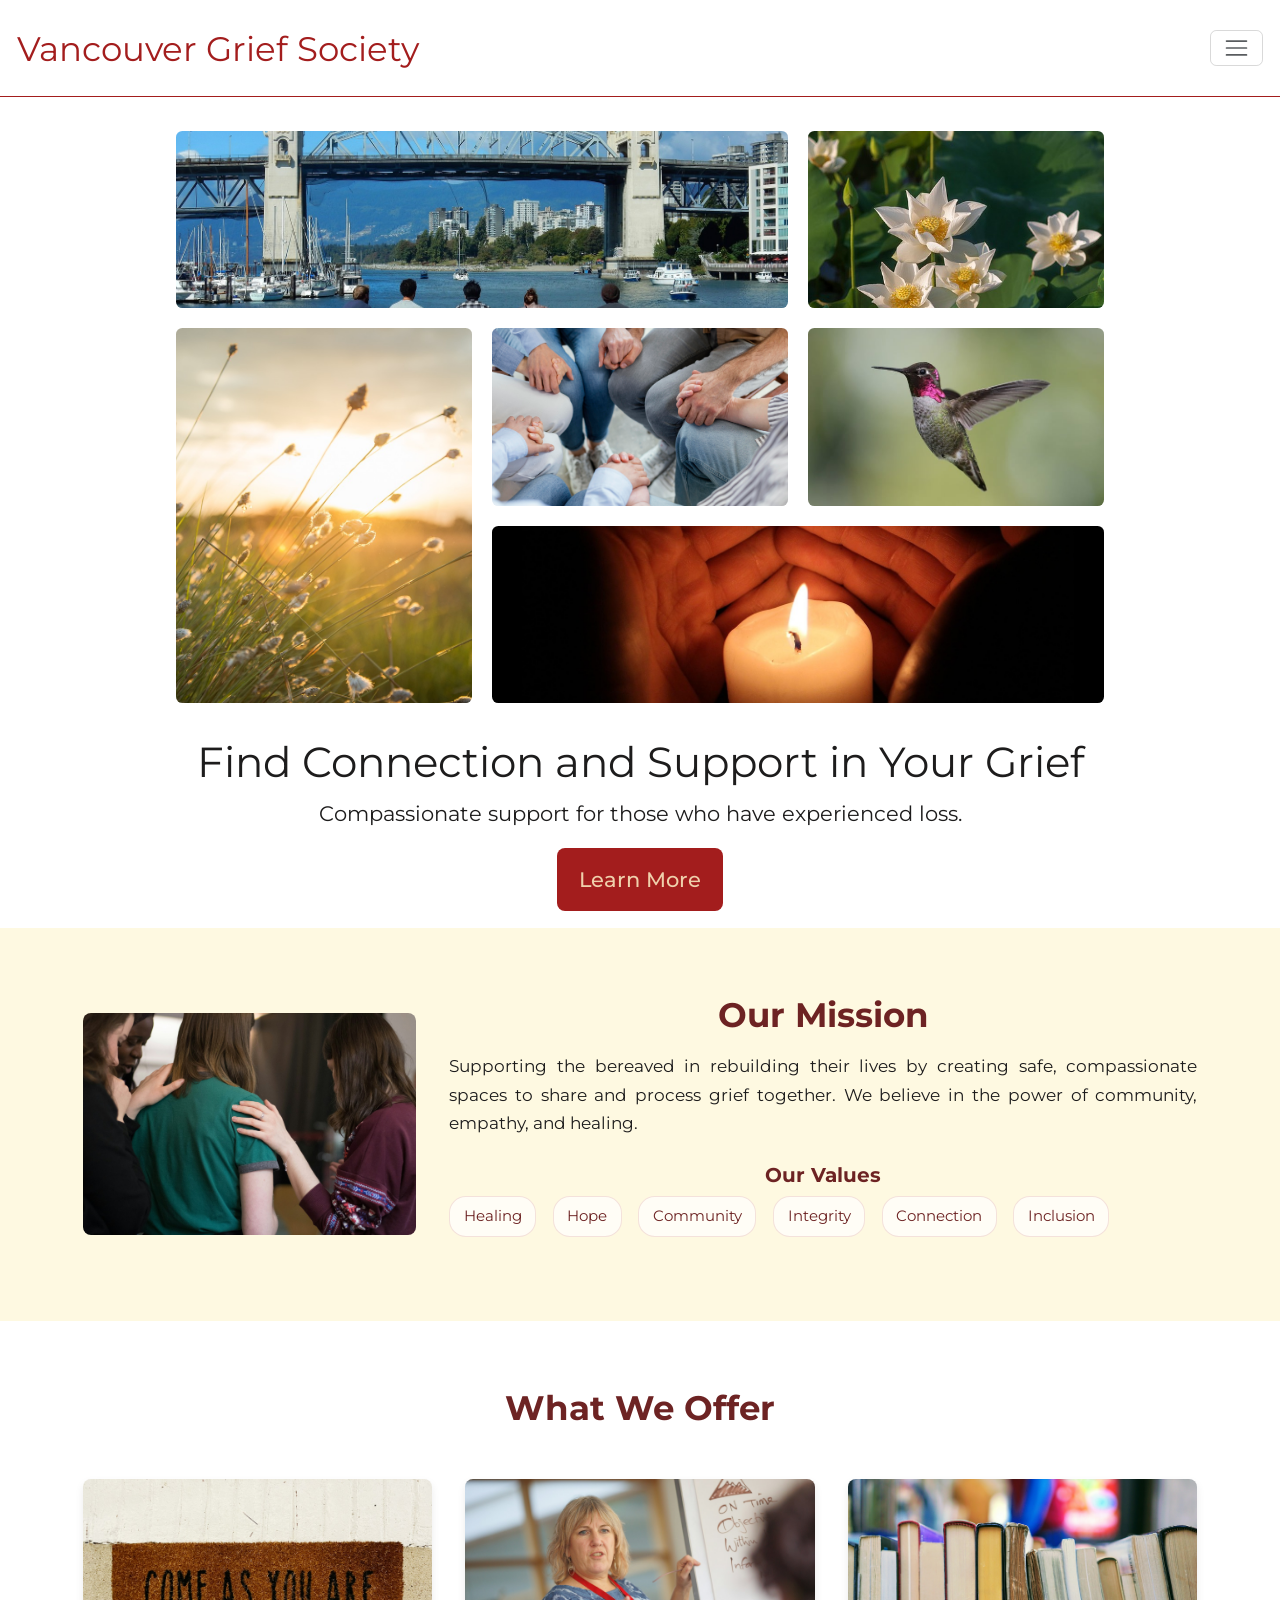
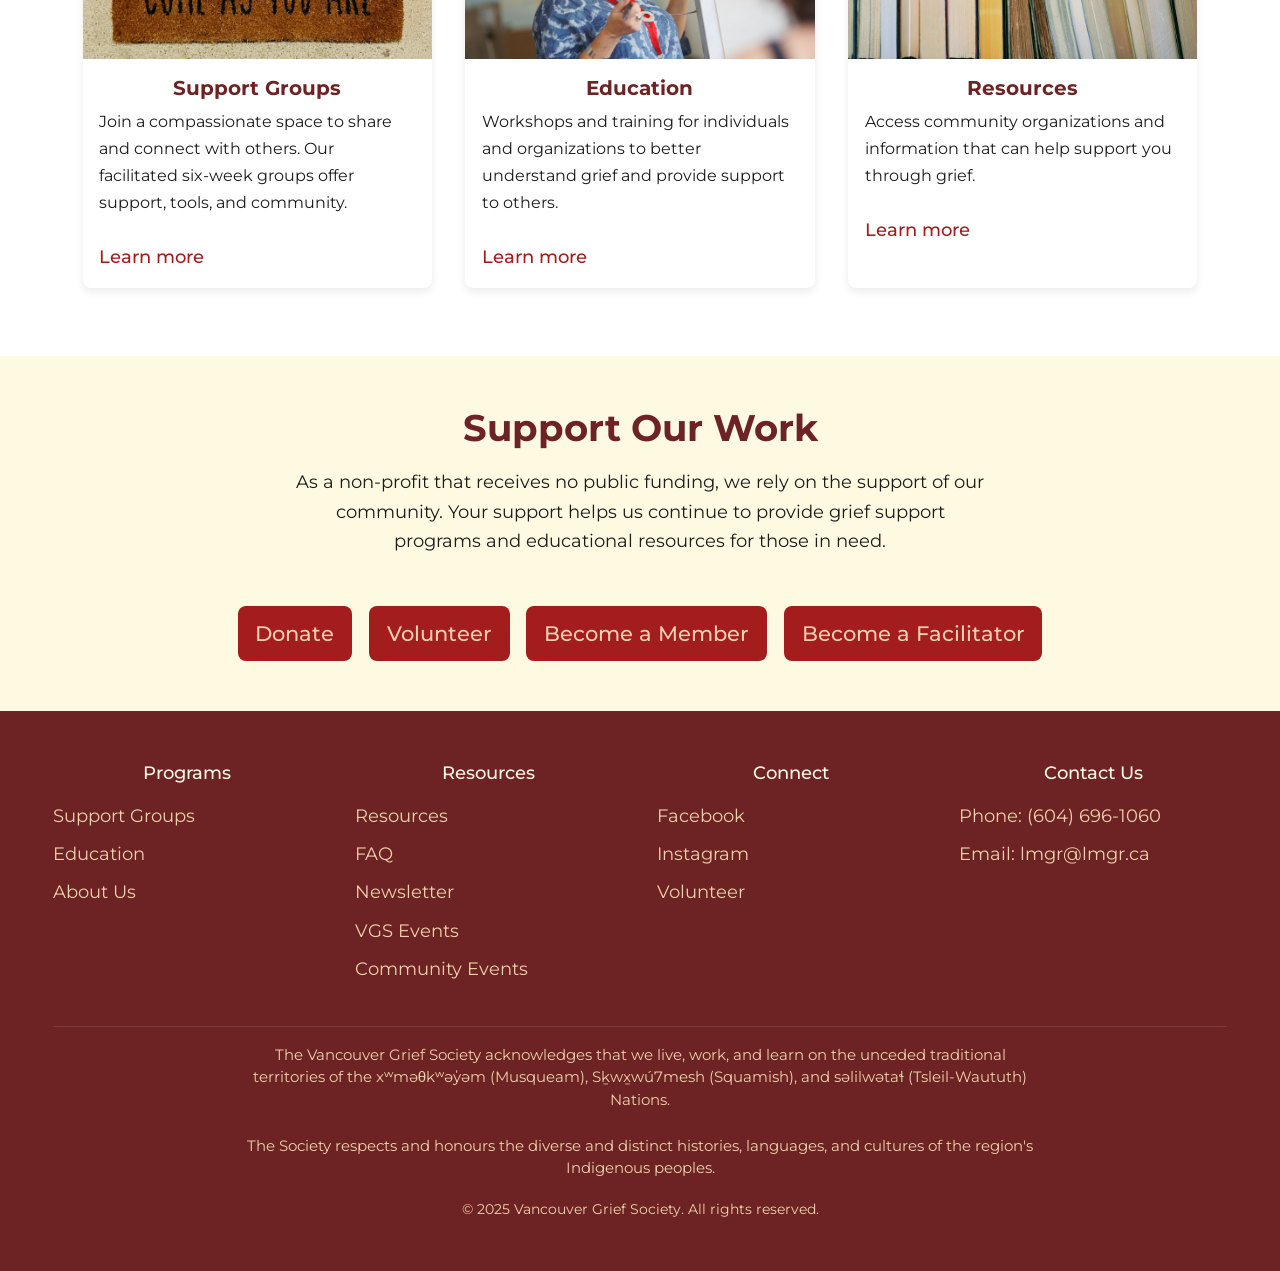
==== index.html @ f7c7e22c "bench image added" ====
<!DOCTYPE html>
<html lang="en">

<head>
  <meta charset="UTF-8" />
  <meta name="viewport" content="width=device-width, initial-scale=1.0" />
  <title>Vancouver Grief Society</title>
  <link href="https://cdn.jsdelivr.net/npm/bootstrap@5.3.3/dist/css/bootstrap.min.css" rel="stylesheet">
  <link rel="preconnect" href="https://fonts.googleapis.com">
  <link rel="preconnect" href="https://fonts.gstatic.com" crossorigin>
  <link
    href="https://fonts.googleapis.com/css2?family=Montserrat:wght@300;400;500;600;700&family=Lora:ital,wght@0,400;0,500;0,600;1,400&display=swap"
    rel="stylesheet">
  <link rel="stylesheet" href="base.css">
  <link rel="stylesheet" href="navbar.css">
  <link rel="stylesheet" href="hero.css">
  <link rel="stylesheet" href="mission.css">
  <link rel="stylesheet" href="offer.css">
  <link rel="stylesheet" href="testimonial.css">
  <link rel="stylesheet" href="generalSection.css">
  <link rel="stylesheet" href="footer.css">
</head>

<body>
  <header class="site-header">
    <nav class="navbar navbar-expand-xxl">
      <div class="container">
        <a class="navbar-brand" href="index.html">Vancouver Grief Society</a>
        <button class="navbar-toggler" type="button" data-bs-toggle="collapse" data-bs-target="#navbarNav"
          aria-controls="navbarNav" aria-expanded="false" aria-label="Toggle navigation">
          <span class="navbar-toggler-icon"></span>
        </button>
        <div class="collapse navbar-collapse" id="navbarNav">
          <ul class="navbar-nav ms-auto gap-2">
            <li class="nav-item"><a class="nav-link btn-nav selected" href="index.html">Home</a></li>
            <li class="nav-item dropdown">
              <a class="nav-link btn-nav dropdown-toggle" href="#" id="eventsDropdown" role="button"
                data-bs-toggle="dropdown" aria-expanded="false">
                What we offer
              </a>
              <ul class="dropdown-menu" aria-labelledby="eventsDropdown">
                <li><a class="dropdown-item" href="supportGroups.html">Support Groups</a></li>
                <li><a class="dropdown-item" href="education.html">Education</a></li>
                <li><a class="dropdown-item" href="resources.html">Resources</a></li>
              </ul>
            </li>
            <li class="nav-item"><a class="nav-link btn-nav" href="faq.html">FAQ</a></li>
            <li class="nav-item"><a class="nav-link btn-nav" href="about.html">About Us</a></li>
            <!-- <li class="nav-item"><a class="nav-link btn-nav" href="supportGroups.html">Support Groups</a></li> 
            <li class="nav-item"><a class="nav-link btn-nav" href="education.html">Education</a></li>
            <li class="nav-item"><a class="nav-link btn-nav" href="resources.html">Resources</a></li>
              -->
            <li class="nav-item"><a class="nav-link btn-nav" href="#footer">Contact</a></li>
          </ul>
        </div>
      </div>
    </nav>
  </header>

  <section>
    <div class="v-space"></div>
    <div class="v-space"></div>
    <div class="hero-grid container-fluid px-2">
      <div class="grid-item wide keep">
        <img src="images/hero/image_8.jpg" alt="Community gathering">
      </div>
      <div class="grid-item">
        <img src="images/hero/image_2.png" alt="Counsellor">
      </div>
      <div class="grid-item tall">
        <img src="images/hero/image_3.png" alt="Workshop">
      </div>
      <div class="grid-item">
        <img src="images/hero/close-up-people-holding-hands.jpg" alt="Nature walk">
      </div>
      <div class="grid-item">
        <img src="images/hero/image_7.jpg" alt="Candles">
      </div>
      <div class="grid-item wide">
        <img src="images/hero/image_1.png" alt="Grief support group">
      </div>
    </div>
    <div class="center-content">
      <div class="hero-text">
        <h1>Find Connection and Support in Your Grief</h1>
        <p>Compassionate support for those who have experienced loss.</p>
        <a href="supportGroups.html" class="btn-hero">Learn More</a>
      </div>
    </div>
  </section>

  <section class="mission-section">
    <div class="container mission-container">
      <div class="mission-image">
        <img src="images/home/our-mission-rosie-sun.jpg" alt="Women in a support circle">
      </div>
      <div class="mission-content">
        <h2>Our Mission</h2>
        <p>
          Supporting the bereaved in rebuilding their lives by creating safe, compassionate spaces to share
          and process grief together. We believe in the power of community, empathy, and healing.
        </p>
        <h3>Our Values</h3>
        <ul class="values-list">
          <li>Healing</li>
          <li>Hope</li>
          <li>Community</li>
          <li>Integrity</li>
          <li>Connection</li>
          <li>Inclusion</li>
        </ul>
      </div>
    </div>
  </section>

  <section class="what-we-offer">
    <div class="container">
      <div class="section-header">
        <h2>What We Offer</h2>
      </div>

      <div class="offer-grid">
        <div class="offer-card">
          <img src="images/home/support-groups-jon-tyson.jpg" alt="Welcome mat reading Come As You Are">
          <div class="offer-content">
            <h3>Support Groups</h3>
            <p>Join a compassionate space to share and connect with others. Our facilitated six-week groups offer
              support, tools, and community.</p>
            <a href="supportGroups.html" class="learn-link">Learn more</a>
          </div>
        </div>

        <div class="offer-card">
          <img src="images/home/education-centre-for-ageing-better.jpg" alt="Instructor in front of a classroom">
          <div class="offer-content">
            <h3>Education</h3>
            <p>Workshops and training for individuals and organizations to better understand grief and provide support
              to others.</p>
            <a href="education.html" class="learn-link">Learn more</a>
          </div>
        </div>

        <div class="offer-card">
          <img src="images/home/resources-tom-hermans.jpg" alt="Worn books on a shelf">
          <div class="offer-content">
            <h3>Resources</h3>
            <p>Access community organizations and information that can help support you through grief.</p>
            <a href="resources.html" class="learn-link">Learn more</a>
          </div>
        </div>
      </div>
    </div>
  </section>

  <section class="general-section color-2">
    <div class="container">
      <h2>Support Our Work</h2>
      <p>
        As a non-profit that receives no public funding, we rely on the support of our community. Your support helps us
        continue to provide grief support programs and educational resources for those in need.
      </p>
      <div class="links">
        <a href="https://forms.gle/PBLocq9SE84tPvTj7">Donate</a>
        <a href="https://forms.gle/aaV5SkNqMmpXe4eQ7">Volunteer</a>
        <a href="mailto:lmgr@lmgr.ca?subject=Membership%20Inquiry">Become a Member</a>
        <a href="education.html#grief-education-workshop">Become a Facilitator</a>
      </div>
    </div>
  </section>

  <footer id="footer" class="site-footer">
    <div class="container footer-container">
      <div class="footer-grid">
        <div class="footer-column">
          <h3>Programs</h3>
          <ul>
            <li><a href="supportGroups.html">Support Groups</a></li>
            <li><a href="education.html">Education</a></li>
            <li><a href="about.html">About Us</a></li>
          </ul>
        </div>

        <div class="footer-column">
          <h3>Resources</h3>
          <ul>
            <li><a href="resources.html">Resources</a></li>
            <li><a href="faq.html">FAQ</a></li>
            <li><a href="https://forms.gle/5CZ8idRxc71DqHw28">Newsletter</a></li>
            <li><a href="VGSEvents.html">VGS Events</a></li>
            <li><a href="communityEvents.html">Community Events</a></li>
          </ul>
        </div>

        <div class="footer-column">
          <h3>Connect</h3>
          <ul>
            <li><a href="#">Facebook</a></li>
            <li><a href="#">Instagram</a></li>
            <li><a href="https://forms.gle/aaV5SkNqMmpXe4eQ7">Volunteer</a></li>
          </ul>
        </div>

        <div class="footer-column">
          <h3>Contact Us</h3>
          <ul>
            <li>Phone: (604) 696-1060</li>
            <li>Email: lmgr@lmgr.ca</li>
          </ul>
        </div>
      </div>

      <div class="footer-bottom">
        <p class="acknowledgement">
          The Vancouver Grief Society acknowledges that we live, work, and learn on the unceded traditional territories
          of the
          xʷməθkʷəy̓əm (Musqueam), Sḵwx̱wú7mesh (Squamish), and səlilwətaɬ (Tsleil-Waututh) Nations.
          <br><br>
          The Society respects and honours the diverse and distinct histories, languages, and cultures of the region's
          Indigenous peoples.
        </p>
        <p class="copyright">
          © 2025 Vancouver Grief Society. All rights reserved.
        </p>
      </div>
    </div>
  </footer>

  <script src="https://cdn.jsdelivr.net/npm/bootstrap@5.3.3/dist/js/bootstrap.bundle.min.js"></script>
  <script src="navbar.js"></script>
</body>

</html>
---- base.css ----
/* CSS Reset and Base Styles */
* {
    margin: 0;
    padding: 0;
    box-sizing: border-box;
    font-family: 'Montserrat', sans-serif;
    font-size: 1.05rem;
}

:root {
    --primary-color: #A31D1D;
    --secondary-color: #FEF9E1;
    --accent-color: #6D2323;
    --text-color: #1d1c1c;
    --light-text: #EFD0AC;
    --background: #ffffff;
    --dark-bg: #6D2323;
}

body {
    line-height: 1.7;
    color: var(--text-color);
    background-color: var(--background);
    overflow-x: hidden;
}

h1,
h2,
h3,
h4,
h5,
h6 {
    text-align: center;
}

a {
    text-decoration: none;
}

img {
    max-width: 100%;
}

.v-space {
    height: 1rem;
    width: 100%;
}
---- navbar.css ----
.site-header {
    position: sticky;
    top: 0px;
    left: 0px;
    z-index: 10;
    background-color: var(--background);
    border-bottom: 1px solid var(--primary-color);
}

.navbar {
    padding: 0.85rem 0;
}

.navbar .container {
    max-width: 1400px;
    padding-left: 1rem;
    padding-right: 1rem;
}

.navbar-brand {
    color: var(--primary-color);
    font-weight: 400;
    font-size: 2rem;
    text-decoration: none;
    display: flex;
    flex-direction: row;
    transition: font-size 50ms ease-in-out;
    flex: 0 1 auto;
    margin-right: 1rem;
}

.navbar-brand:hover {
    color: var(--accent-color);
}

.navbar-nav {
    flex: 1;
    justify-content: flex-end;
    flex-wrap: wrap;
    row-gap: 0.35rem;
}

.btn-nav {
    padding: 0.35rem 0.65rem;
    border-radius: 8px;
    text-decoration: none;
    font-size: 1rem;
    color: var(--text-color);
    border: 1px solid transparent;
    transition:
        background-color 0.2s ease,
        border-color 0.2s ease;
    text-wrap: nowrap;
    white-space: nowrap;
    /* Prevent text wrapping */
}

.btn-nav:hover,
.btn-nav.selected {
    color: var(--background);
    background-color: var(--primary-color);
}

.dropdown-menu {
    border-radius: 8px;
    background-color: var(--background);
    border: 1px solid var(--primary-color);
    padding: 0.3rem 0;
    min-width: 10rem;
}

.dropdown-item {
    color: var(--text-color);
    padding: 0.4rem 1rem;
    transition: background-color 0.2s ease;
}

.dropdown-item:hover {
    color: var(--background);
    background-color: var(--primary-color);
}

/* Responsive adjustments */
@media (max-width: 991.98px) {
    .navbar-brand {
        font-size: 1.45rem;
    }

    .navbar-collapse {
        padding-top: 0.75rem;
    }

    .navbar-nav {
        align-items: flex-start;
    }

    .btn-nav {
        padding-left: 0;
        padding-right: 0;
    }
}
---- hero.css ----
.hero-grid {
  display: grid;
  grid-template-columns: repeat(3, 1fr);
  gap: 20px;
  max-width: 105vh;
  /* Increased from 70vh to 90vh */
  aspect-ratio: 1.65;
  /* Changed from 1 to make it slightly wider */
}

.grid-item {
  position: relative;
  overflow: hidden;
}

.grid-item img {
  width: 100%;
  height: 100%;
  object-fit: cover;
  display: block;
  border-radius: 0.375rem;
  /* matches the "rounded" property of bootstrap*/
}

.grid-item.wide {
  grid-column: span 2;
}

.grid-item.tall {
  grid-row: span 2;
}

.center-content {
    background-color: var(--background);
    color: var(--text-color);
    display: flex;
    align-items: center;
    justify-content: center;
    padding: 1rem;
    text-align: center;
}

.hero-text h1 {
  font-weight: 400;
  font-size: 2.7rem;
  margin-top: 1rem;
  font-size: 2.5rem;
}

.hero-text p {
    font-size: 1.25rem;
    margin-top: 0.5rem;
}

.btn-hero {
  display: inline-block;
  padding: 0.75rem 1.25rem;
  background-color: var(--primary-color);
  color: var(--light-text);
  text-decoration: none;
  border-radius: 8px;
  font-weight: 500;
  border: 1px solid transparent;
  font-size: 1.25rem;
  transition:
    background-color 0.2s ease,
    border-color 0.2s ease,
    color 0.2s ease,
    border-radius 150ms ease;
}

.btn-hero:hover {
  border-radius: 16px;
  background-color: transparent;
  border-color: var(--primary-color);
  color: var(--primary-color);
}

/* Responsive: stack into 1-column grid on extra small screens */
@media (max-width: 540px) {
  .hero-grid {
    grid-template-columns: 1fr;
    grid-auto-rows: auto;
  }

  .grid-item.wide,
  .grid-item.tall {
    grid-column: span 1;
    grid-row: span 1;
  }

  .hero-grid .grid-item:not(.keep) {
    display: none;
  }
}
---- mission.css ----
.mission-section {
    padding: 4rem 0;
    background-color: var(--secondary-color);
}

.mission-container {
    display: flex;
    flex-wrap: wrap;
    align-items: center;
    gap: 2rem;
}

.mission-image {
    flex: 1.35 1 0%;
    min-width: 0;
}

.mission-image img {
    width: 100%;
    max-width: none;
    height: auto;
    border-radius: 8px;
    display: block;
}

.mission-content {
    flex: 1 1 45%;
    min-width: 280px;
}

.mission-content h2 {
    font-size: 2rem;
    margin-bottom: 1rem;
    font-weight: bold;
    color: var(--accent-color);
}

.mission-content p {
    font-size: 1rem;
    margin-bottom: 1.5rem;
    color: var(--text-color);
    text-align: justify;
}

.mission-content h3 {
    margin-bottom: 0.5rem;
    font-size: 1.2rem;
    font-weight: bold;
    color: var(--accent-color);
}

.values-list {
    list-style: none;
    padding: 0;
    display: flex;
    flex-wrap: wrap;
    gap: 0.5rem 1rem;
}

.values-list li {
    background-color: rgba(255, 255, 255, 0.7);
    color: var(--accent-color);
    padding: 0.4rem 0.8rem;
    border-radius: 1rem;
    border: 1px solid rgba(163, 29, 29, 0.12);
    font-size: 0.9rem;
    cursor: default;
}

.values-list li:hover {
    background-color: rgba(255, 255, 255, 0.7);
}
/* Responsive */
@media (max-width: 768px) {
    .mission-container {
        flex-direction: column;
    }

    .mission-image img {
        max-width: 100%;
    }
}
---- offer.css ----
.what-we-offer {
  padding: 4rem 0;
  background-color: var(--background);
}

.section-header {
  text-align: center;
  margin-bottom: 3rem;
}

.section-header h2 {
  font-size: 2rem;
  font-weight: bold;
  color: var(--accent-color);
}

.section-header p {
  color: var(--text-color);
  font-size: 1rem;
}

.offer-grid {
  display: grid;
  grid-template-columns: repeat(auto-fit, minmax(250px, 1fr));
  gap: 2rem;
}

.offer-card {
  background-color: var(--background);
  border-radius: 8px;
  overflow: hidden;
  box-shadow: 0 4px 8px rgba(0, 0, 0, 0.08);
  display: flex;
  flex-direction: column;
  transition: transform 0.2s ease;
}

.offer-card:hover {
  transform: translateY(-2px);
}

.offer-card img {
  width: 100%;
  height: 180px;
  object-fit: cover;
  transition:
    width 250ms ease-in-out,
    height 1s ease-in-out;
}

.offer-card:hover img {
  width: 105%;
}

.offer-content {
  padding: 1rem;
  display: flex;
  flex-direction: column;
  gap: 0.5rem;
}

.offer-content h3 {
  margin: 0;
  font-weight: bold;
  color: var(--accent-color);
  font-size: 1.2rem;
}

.offer-content p {
  font-size: 0.95rem;
  color: var(--text-color);
}

.learn-link {
  margin-top: auto;
  text-decoration: none;
  color: var(--primary-color);
  font-weight: 500;
  transition: color 0.2s;
}

.learn-link:hover {
  color: var(--accent-color);
}
---- testimonial.css ----
.testimonials-section {
    padding: 4rem 0;
    background-color: var(--secondary-color);
}

.testimonial-grid {
    display: grid;
    grid-template-columns: repeat(auto-fit, minmax(280px, 1fr));
    gap: 2rem;
    margin-top: 2rem;
}

.testimonial-card {
    background-color: var(--background);
    border-radius: 8px;
    padding: 1.5rem;
    box-shadow: 0 4px 8px rgba(0, 0, 0, 0.08);
    display: flex;
    flex-direction: column;
    gap: 1rem;
}

.testimonial-text {
    font-style: italic;
    color: var(--text-color);
    line-height: 1.6;
}

.testimonial-author {
    font-weight: 500;
    color: var(--accent-color);
}
---- generalSection.css ----
.general-section .container {
    display: flex;
    flex-direction: column;
    justify-content: center;
    align-items: center;
    padding: 3rem 1rem;
}

.general-section .container .links {

    display: flex;
    gap: 1rem;
    flex-wrap: wrap;
    justify-content: center;
}

.general-section h2 {
    font-size: 2.2rem;
    font-weight: bold;
    text-align: center;
    margin-bottom: 1rem;
    color: var(--accent-color);
}

.general-section p {
    max-width: 700px;
    margin: 0 auto 3rem;
    text-align: center;
    font-size: 1.1rem;
    line-height: 1.6;
}

.remove-margin {
    margin: 0;
}

.add-margin {
    margin-top: 1 rem;
    margin-bottom: 1 rem;
}

.general-section a,
.general-section a:visited {
    margin: 0 auto;
    display: inline-block;
    padding: 0.50rem 1.00rem;
    background-color: var(--primary-color);
    color: var(--light-text);
    text-decoration: none;
    border-radius: 8px;
    font-weight: 500;
    border: 1px solid transparent;
    font-size: 1.25rem;
    transition:
        background-color 0.2s ease,
        border-color 0.2s ease,
        color 0.2s ease,
        border-radius 150ms ease;
}

.color-2 {
    background-color: var(--secondary-color);
}

.general-section a:hover {
    border-radius: 16px;
    background-color: transparent;
    border-color: var(--primary-color);
    color: var(--primary-color);
}

.general-section p a,
.general-section p a:visited {
    display: inline;
    margin: 0;
    padding: 0;
    background: none;
    border: 0;
    border-radius: 0;
    color: var(--primary-color);
    font-size: inherit;
    font-weight: 600;
}

.general-section p a:hover {
    background: none;
    border: 0;
    color: var(--accent-color);
}

.content-section .container {
    align-items: stretch;
}

.content-section h2 {
    text-align: center;
}

.content-section p {
    max-width: 900px;
    margin: 0 0 1.5rem;
    text-align: justify;
}

.content-section ul {
    max-width: 900px;
    padding-left: 1.25rem;
    margin: 0 0 2rem;
}

.content-section .links {
    justify-content: flex-start;
}

@media (max-width: 767.98px) {
    .content-section h2 {
        text-align: center;
    }

    .content-section .links {
        justify-content: center;
    }
}
---- footer.css ----
.site-footer {
    background-color: var(--dark-bg);
    color: var(--light-text);
    padding: 3rem 0 2rem;
    font-size: 0.95rem;
}

.footer-container {
    max-width: 1200px;
    margin: 0 auto;
}

.footer-grid {
    display: grid;
    grid-template-columns: repeat(auto-fit, minmax(220px, 1fr));
    gap: 2rem;
    margin-bottom: 2rem;
}

.footer-column h3 {
    margin-bottom: 1rem;
    font-size: 1.1rem;
    color: var(--secondary-color);
}

.footer-column ul {
    list-style: none;
    padding: 0;
    margin: 0;
}

.footer-column li {
    margin-bottom: 0.5rem;
}

.footer-column a {
    color: var(--light-text);
    text-decoration: none;
    transition: color 0.2s ease;
}

.footer-column a:hover {
    color: var(--secondary-color);
}

.footer-bottom {
    border-top: 1px solid rgba(255, 255, 255, 0.1);
    padding-top: 1rem;
    text-align: center;
}

.acknowledgement {
    margin-bottom: 1rem;
    font-size: 0.9rem;
    color: var(--light-text);
    max-width: 800px;
    margin-inline: auto;
    line-height: 1.5;
}

.copyright {
    color: var(--light-text);
    font-size: 0.85rem;
}
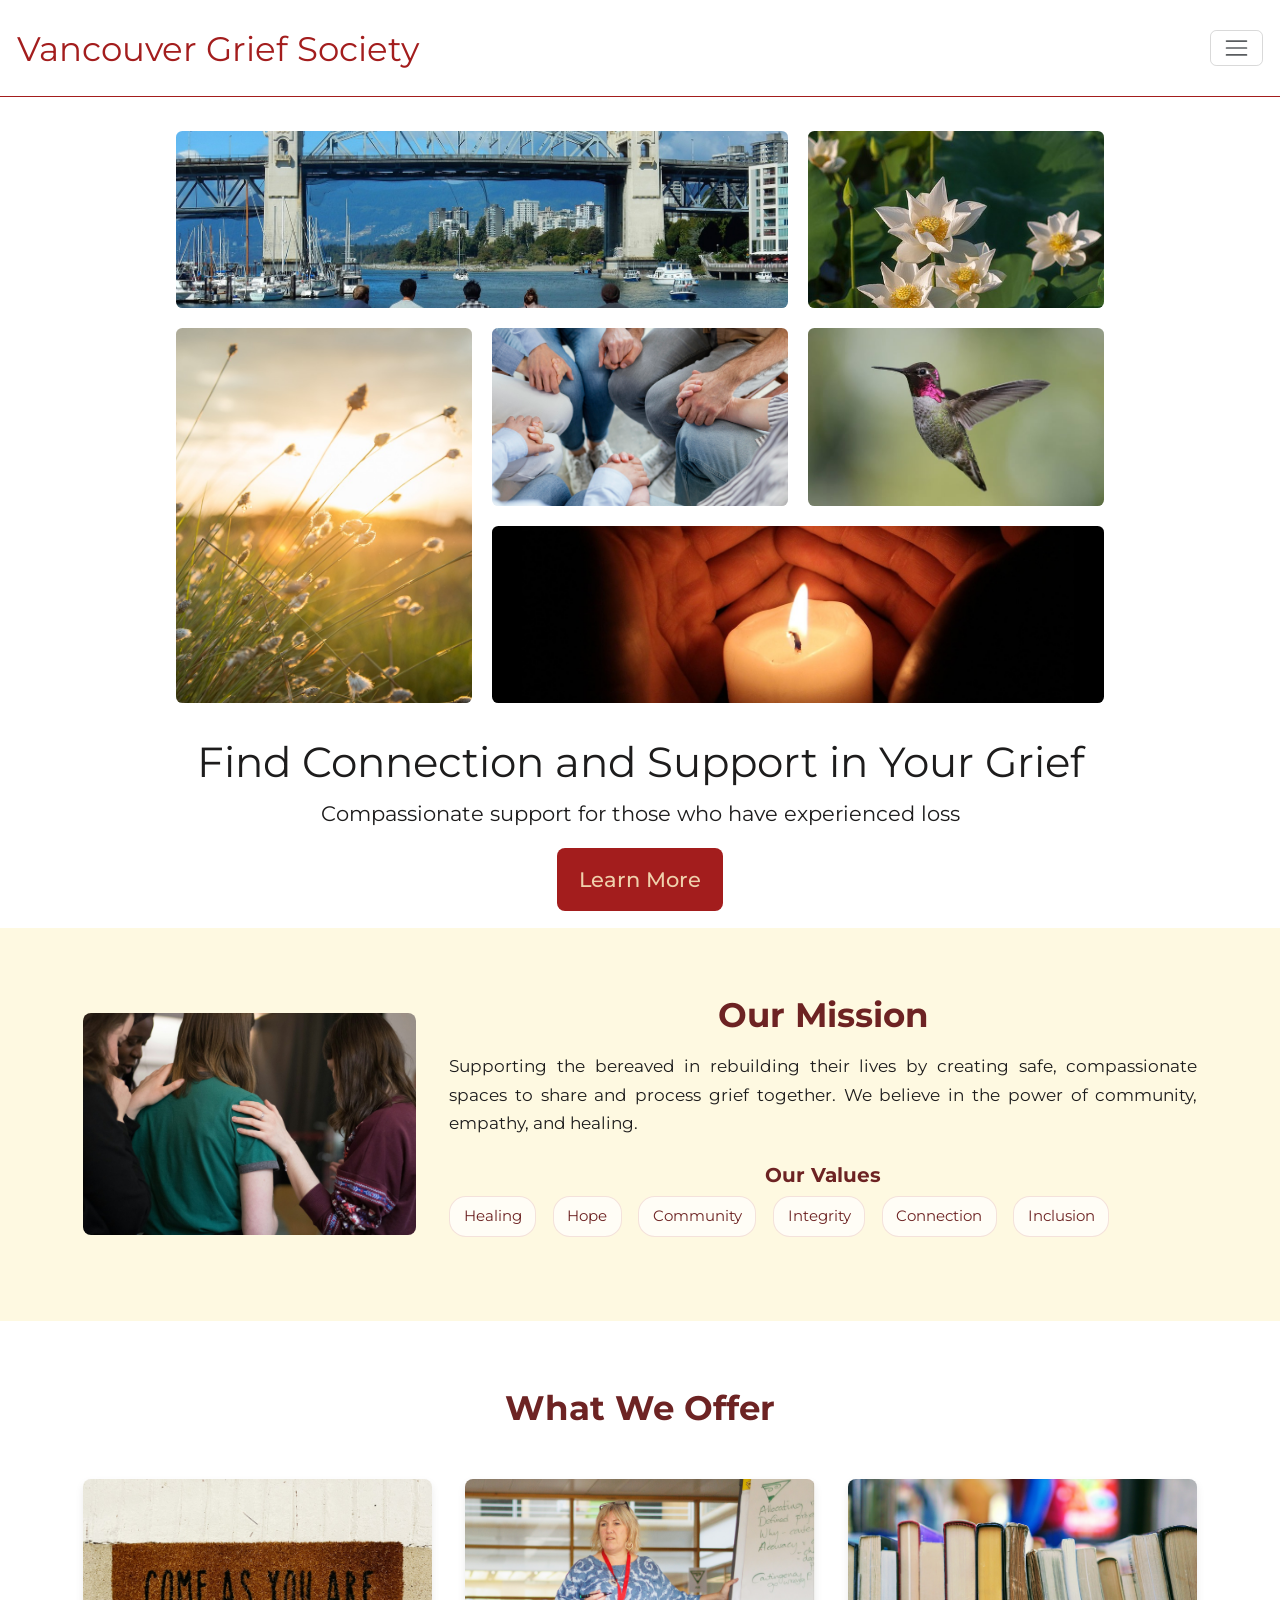
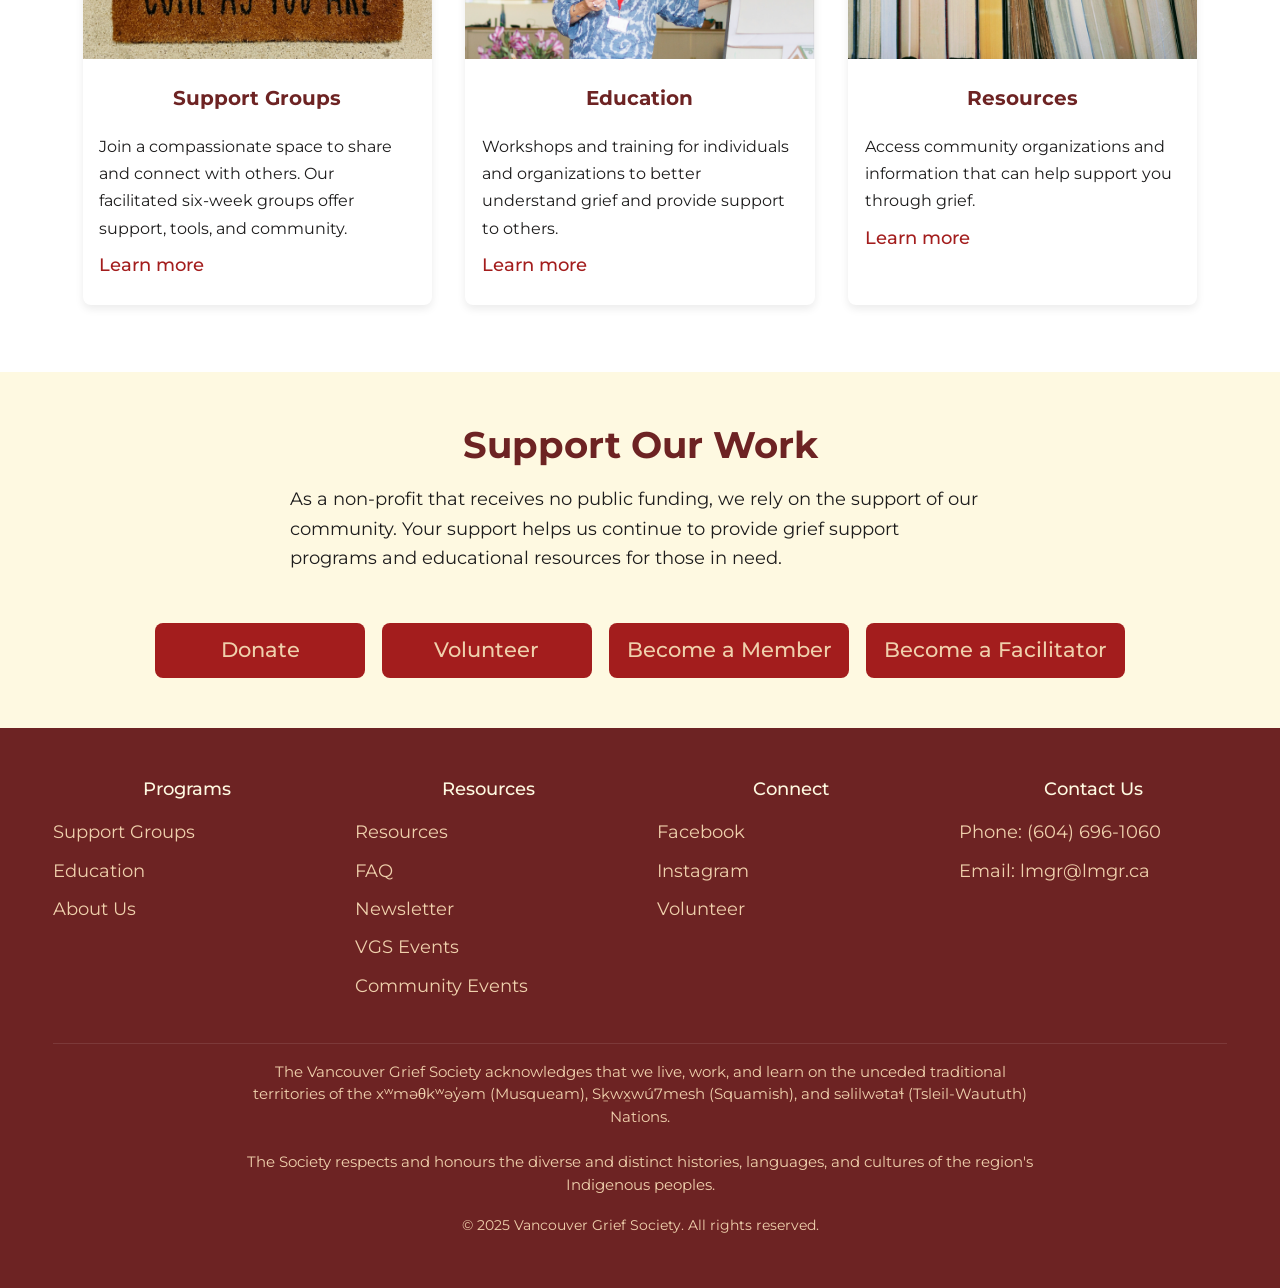
==== commit 1ffdf3df: "minor content changes by Delores" ====
--- a/index.html
+++ b/index.html
@@ -2,231 +2,233 @@
 <html lang="en">
 
 <head>
-  <meta charset="UTF-8" />
-  <meta name="viewport" content="width=device-width, initial-scale=1.0" />
-  <title>Vancouver Grief Society</title>
-  <link href="https://cdn.jsdelivr.net/npm/bootstrap@5.3.3/dist/css/bootstrap.min.css" rel="stylesheet">
-  <link rel="preconnect" href="https://fonts.googleapis.com">
-  <link rel="preconnect" href="https://fonts.gstatic.com" crossorigin>
-  <link
-    href="https://fonts.googleapis.com/css2?family=Montserrat:wght@300;400;500;600;700&family=Lora:ital,wght@0,400;0,500;0,600;1,400&display=swap"
-    rel="stylesheet">
-  <link rel="stylesheet" href="base.css">
-  <link rel="stylesheet" href="navbar.css">
-  <link rel="stylesheet" href="hero.css">
-  <link rel="stylesheet" href="mission.css">
-  <link rel="stylesheet" href="offer.css">
-  <link rel="stylesheet" href="testimonial.css">
-  <link rel="stylesheet" href="generalSection.css">
-  <link rel="stylesheet" href="footer.css">
+    <meta charset="UTF-8" />
+    <meta name="viewport" content="width=device-width, initial-scale=1.0" />
+    <title>Vancouver Grief Society</title>
+    <link href="https://cdn.jsdelivr.net/npm/bootstrap@5.3.3/dist/css/bootstrap.min.css" rel="stylesheet">
+    <link rel="preconnect" href="https://fonts.googleapis.com">
+    <link rel="preconnect" href="https://fonts.gstatic.com" crossorigin>
+    <link
+        href="https://fonts.googleapis.com/css2?family=Montserrat:wght@300;400;500;600;700&family=Lora:ital,wght@0,400;0,500;0,600;1,400&display=swap"
+        rel="stylesheet">
+    <link rel="stylesheet" href="base.css">
+    <link rel="stylesheet" href="navbar.css">
+    <link rel="stylesheet" href="hero.css">
+    <link rel="stylesheet" href="mission.css">
+    <link rel="stylesheet" href="offer.css">
+    <link rel="stylesheet" href="testimonial.css">
+    <link rel="stylesheet" href="generalSection.css">
+    <link rel="stylesheet" href="footer.css">
 </head>
 
 <body>
-  <header class="site-header">
-    <nav class="navbar navbar-expand-xxl">
-      <div class="container">
-        <a class="navbar-brand" href="index.html">Vancouver Grief Society</a>
-        <button class="navbar-toggler" type="button" data-bs-toggle="collapse" data-bs-target="#navbarNav"
-          aria-controls="navbarNav" aria-expanded="false" aria-label="Toggle navigation">
-          <span class="navbar-toggler-icon"></span>
-        </button>
-        <div class="collapse navbar-collapse" id="navbarNav">
-          <ul class="navbar-nav ms-auto gap-2">
-            <li class="nav-item"><a class="nav-link btn-nav selected" href="index.html">Home</a></li>
-            <li class="nav-item dropdown">
-              <a class="nav-link btn-nav dropdown-toggle" href="#" id="eventsDropdown" role="button"
-                data-bs-toggle="dropdown" aria-expanded="false">
-                What we offer
-              </a>
-              <ul class="dropdown-menu" aria-labelledby="eventsDropdown">
-                <li><a class="dropdown-item" href="supportGroups.html">Support Groups</a></li>
-                <li><a class="dropdown-item" href="education.html">Education</a></li>
-                <li><a class="dropdown-item" href="resources.html">Resources</a></li>
-              </ul>
-            </li>
-            <li class="nav-item"><a class="nav-link btn-nav" href="faq.html">FAQ</a></li>
-            <li class="nav-item"><a class="nav-link btn-nav" href="about.html">About Us</a></li>
-            <!-- <li class="nav-item"><a class="nav-link btn-nav" href="supportGroups.html">Support Groups</a></li> 
+    <header class="site-header">
+        <nav class="navbar navbar-expand-xxl">
+            <div class="container">
+                <a class="navbar-brand" href="index.html">Vancouver Grief Society</a>
+                <button class="navbar-toggler" type="button" data-bs-toggle="collapse" data-bs-target="#navbarNav"
+                    aria-controls="navbarNav" aria-expanded="false" aria-label="Toggle navigation">
+                    <span class="navbar-toggler-icon"></span>
+                </button>
+                <div class="collapse navbar-collapse" id="navbarNav">
+                    <ul class="navbar-nav ms-auto gap-2">
+                        <li class="nav-item"><a class="nav-link btn-nav selected" href="index.html">Home</a></li>
+                        <li class="nav-item dropdown">
+                            <a class="nav-link btn-nav dropdown-toggle" href="#" id="eventsDropdown" role="button"
+                                data-bs-toggle="dropdown" aria-expanded="false">
+                                What we offer
+                            </a>
+                            <ul class="dropdown-menu" aria-labelledby="eventsDropdown">
+                                <li><a class="dropdown-item" href="supportGroups.html">Support Groups</a></li>
+                                <li><a class="dropdown-item" href="education.html">Education</a></li>
+                                <li><a class="dropdown-item" href="resources.html">Resources</a></li>
+                            </ul>
+                        </li>
+                        <li class="nav-item"><a class="nav-link btn-nav" href="faq.html">FAQ</a></li>
+                        <li class="nav-item"><a class="nav-link btn-nav" href="about.html">About Us</a></li>
+                        <!-- <li class="nav-item"><a class="nav-link btn-nav" href="supportGroups.html">Support Groups</a></li> 
             <li class="nav-item"><a class="nav-link btn-nav" href="education.html">Education</a></li>
             <li class="nav-item"><a class="nav-link btn-nav" href="resources.html">Resources</a></li>
               -->
-            <li class="nav-item"><a class="nav-link btn-nav" href="#footer">Contact</a></li>
-          </ul>
-        </div>
-      </div>
-    </nav>
-  </header>
-
-  <section>
-    <div class="v-space"></div>
-    <div class="v-space"></div>
-    <div class="hero-grid container-fluid px-2">
-      <div class="grid-item wide keep">
-        <img src="images/hero/image_8.jpg" alt="Community gathering">
-      </div>
-      <div class="grid-item">
-        <img src="images/hero/image_2.png" alt="Counsellor">
-      </div>
-      <div class="grid-item tall">
-        <img src="images/hero/image_3.png" alt="Workshop">
-      </div>
-      <div class="grid-item">
-        <img src="images/hero/close-up-people-holding-hands.jpg" alt="Nature walk">
-      </div>
-      <div class="grid-item">
-        <img src="images/hero/image_7.jpg" alt="Candles">
-      </div>
-      <div class="grid-item wide">
-        <img src="images/hero/image_1.png" alt="Grief support group">
-      </div>
-    </div>
-    <div class="center-content">
-      <div class="hero-text">
-        <h1>Find Connection and Support in Your Grief</h1>
-        <p>Compassionate support for those who have experienced loss.</p>
-        <a href="supportGroups.html" class="btn-hero">Learn More</a>
-      </div>
-    </div>
-  </section>
-
-  <section class="mission-section">
-    <div class="container mission-container">
-      <div class="mission-image">
-        <img src="images/home/our-mission-rosie-sun.jpg" alt="Women in a support circle">
-      </div>
-      <div class="mission-content">
-        <h2>Our Mission</h2>
-        <p>
-          Supporting the bereaved in rebuilding their lives by creating safe, compassionate spaces to share
-          and process grief together. We believe in the power of community, empathy, and healing.
-        </p>
-        <h3>Our Values</h3>
-        <ul class="values-list">
-          <li>Healing</li>
-          <li>Hope</li>
-          <li>Community</li>
-          <li>Integrity</li>
-          <li>Connection</li>
-          <li>Inclusion</li>
-        </ul>
-      </div>
-    </div>
-  </section>
-
-  <section class="what-we-offer">
-    <div class="container">
-      <div class="section-header">
-        <h2>What We Offer</h2>
-      </div>
-
-      <div class="offer-grid">
-        <div class="offer-card">
-          <img src="images/home/support-groups-jon-tyson.jpg" alt="Welcome mat reading Come As You Are">
-          <div class="offer-content">
-            <h3>Support Groups</h3>
-            <p>Join a compassionate space to share and connect with others. Our facilitated six-week groups offer
-              support, tools, and community.</p>
-            <a href="supportGroups.html" class="learn-link">Learn more</a>
-          </div>
-        </div>
-
-        <div class="offer-card">
-          <img src="images/home/education-centre-for-ageing-better.jpg" alt="Instructor in front of a classroom">
-          <div class="offer-content">
-            <h3>Education</h3>
-            <p>Workshops and training for individuals and organizations to better understand grief and provide support
-              to others.</p>
-            <a href="education.html" class="learn-link">Learn more</a>
-          </div>
-        </div>
-
-        <div class="offer-card">
-          <img src="images/home/resources-tom-hermans.jpg" alt="Worn books on a shelf">
-          <div class="offer-content">
-            <h3>Resources</h3>
-            <p>Access community organizations and information that can help support you through grief.</p>
-            <a href="resources.html" class="learn-link">Learn more</a>
-          </div>
-        </div>
-      </div>
-    </div>
-  </section>
-
-  <section class="general-section color-2">
-    <div class="container">
-      <h2>Support Our Work</h2>
-      <p>
-        As a non-profit that receives no public funding, we rely on the support of our community. Your support helps us
-        continue to provide grief support programs and educational resources for those in need.
-      </p>
-      <div class="links">
-        <a href="https://forms.gle/PBLocq9SE84tPvTj7">Donate</a>
-        <a href="https://forms.gle/aaV5SkNqMmpXe4eQ7">Volunteer</a>
-        <a href="mailto:lmgr@lmgr.ca?subject=Membership%20Inquiry">Become a Member</a>
-        <a href="education.html#grief-education-workshop">Become a Facilitator</a>
-      </div>
-    </div>
-  </section>
-
-  <footer id="footer" class="site-footer">
-    <div class="container footer-container">
-      <div class="footer-grid">
-        <div class="footer-column">
-          <h3>Programs</h3>
-          <ul>
-            <li><a href="supportGroups.html">Support Groups</a></li>
-            <li><a href="education.html">Education</a></li>
-            <li><a href="about.html">About Us</a></li>
-          </ul>
-        </div>
-
-        <div class="footer-column">
-          <h3>Resources</h3>
-          <ul>
-            <li><a href="resources.html">Resources</a></li>
-            <li><a href="faq.html">FAQ</a></li>
-            <li><a href="https://forms.gle/5CZ8idRxc71DqHw28">Newsletter</a></li>
-            <li><a href="VGSEvents.html">VGS Events</a></li>
-            <li><a href="communityEvents.html">Community Events</a></li>
-          </ul>
-        </div>
-
-        <div class="footer-column">
-          <h3>Connect</h3>
-          <ul>
-            <li><a href="#">Facebook</a></li>
-            <li><a href="#">Instagram</a></li>
-            <li><a href="https://forms.gle/aaV5SkNqMmpXe4eQ7">Volunteer</a></li>
-          </ul>
-        </div>
-
-        <div class="footer-column">
-          <h3>Contact Us</h3>
-          <ul>
-            <li>Phone: (604) 696-1060</li>
-            <li>Email: lmgr@lmgr.ca</li>
-          </ul>
-        </div>
-      </div>
-
-      <div class="footer-bottom">
-        <p class="acknowledgement">
-          The Vancouver Grief Society acknowledges that we live, work, and learn on the unceded traditional territories
-          of the
-          xʷməθkʷəy̓əm (Musqueam), Sḵwx̱wú7mesh (Squamish), and səlilwətaɬ (Tsleil-Waututh) Nations.
-          <br><br>
-          The Society respects and honours the diverse and distinct histories, languages, and cultures of the region's
-          Indigenous peoples.
-        </p>
-        <p class="copyright">
-          © 2025 Vancouver Grief Society. All rights reserved.
-        </p>
-      </div>
-    </div>
-  </footer>
-
-  <script src="https://cdn.jsdelivr.net/npm/bootstrap@5.3.3/dist/js/bootstrap.bundle.min.js"></script>
-  <script src="navbar.js"></script>
+                        <li class="nav-item"><a class="nav-link btn-nav" href="#footer">Contact</a></li>
+                    </ul>
+                </div>
+            </div>
+        </nav>
+    </header>
+
+    <section>
+        <div class="v-space"></div>
+        <div class="v-space"></div>
+        <div class="hero-grid container-fluid px-2">
+            <div class="grid-item wide keep">
+                <img src="images/hero/image_8.jpg" alt="Community gathering">
+            </div>
+            <div class="grid-item">
+                <img src="images/hero/image_2.png" alt="Counsellor">
+            </div>
+            <div class="grid-item tall">
+                <img src="images/hero/image_3.png" alt="Workshop">
+            </div>
+            <div class="grid-item">
+                <img src="images/hero/close-up-people-holding-hands.jpg" alt="Nature walk">
+            </div>
+            <div class="grid-item">
+                <img src="images/hero/image_7.jpg" alt="Candles">
+            </div>
+            <div class="grid-item wide">
+                <img src="images/hero/image_1.png" alt="Grief support group">
+            </div>
+        </div>
+        <div class="center-content">
+            <div class="hero-text">
+                <h1>Find Connection and Support in Your Grief</h1>
+                <p>Compassionate support for those who have experienced loss</p>
+                <a href="supportGroups.html" class="btn-hero">Learn More</a>
+            </div>
+        </div>
+    </section>
+
+    <section class="mission-section">
+        <div class="container mission-container">
+            <div class="mission-image">
+                <img src="images/home/our-mission-rosie-sun.jpg" alt="Women in a support circle">
+            </div>
+            <div class="mission-content">
+                <h2>Our Mission</h2>
+                <p>
+                    Supporting the bereaved in rebuilding their lives by creating safe, compassionate spaces to share
+                    and process grief together. We believe in the power of community, empathy, and healing.
+                </p>
+                <h3>Our Values</h3>
+                <ul class="values-list">
+                    <li>Healing</li>
+                    <li>Hope</li>
+                    <li>Community</li>
+                    <li>Integrity</li>
+                    <li>Connection</li>
+                    <li>Inclusion</li>
+                </ul>
+            </div>
+        </div>
+    </section>
+
+    <section class="what-we-offer">
+        <div class="container">
+            <div class="section-header">
+                <h2>What We Offer</h2>
+            </div>
+
+            <div class="offer-grid">
+                <div class="offer-card">
+                    <img src="images/home/support-groups-jon-tyson.jpg" alt="Welcome mat reading Come As You Are">
+                    <div class="offer-content">
+                        <h3>Support Groups</h3>
+                        <p>Join a compassionate space to share and connect with others. Our facilitated six-week groups
+                            offer support, tools, and community.</p>
+                        <a href="supportGroups.html" class="learn-link">Learn more</a>
+                    </div>
+                </div>
+                <div class="offer-card">
+                    <img src="images/home/education-centre-for-aging-new.jpg" alt="Instructor in front of a classroom">
+                    <div class="offer-content">
+                        <h3>Education</h3>
+                        <p>Workshops and training for individuals and organizations to better understand grief and
+                            provide support
+                            to others.</p>
+                        <a href="education.html" class="learn-link">Learn more</a>
+                    </div>
+                </div>
+                <div class="offer-card">
+                    <img src="images/home/resources-tom-hermans.jpg" alt="Worn books on a shelf">
+                    <div class="offer-content">
+                        <h3>Resources</h3>
+                        <p>Access community organizations and information that can help support you through grief.</p>
+                        <a href="resources.html" class="learn-link">Learn more</a>
+                    </div>
+                </div>
+            </div>
+        </div>
+    </section>
+
+    <section class="general-section color-2 support-our-work">
+        <div class="container">
+            <h2>Support Our Work</h2>
+            <p>
+                As a non-profit that receives no public funding, we rely on the support of our community. Your support
+                helps us
+                continue to provide grief support programs and educational resources for those in need.
+            </p>
+            <div class="links">
+                <a href="https://forms.gle/PBLocq9SE84tPvTj7">Donate</a>
+                <a href="https://forms.gle/aaV5SkNqMmpXe4eQ7">Volunteer</a>
+                <a href="mailto:lmgr@lmgr.ca?subject=Membership%20Inquiry">Become a Member</a>
+                <a href="faq.html#become-a-facilitator">Become a Facilitator</a>
+            </div>
+        </div>
+    </section>
+
+    <footer id="footer" class="site-footer">
+        <div class="container footer-container">
+            <div class="footer-grid">
+                <div class="footer-column">
+                    <h3>Programs</h3>
+                    <ul>
+                        <li><a href="supportGroups.html">Support Groups</a></li>
+                        <li><a href="education.html">Education</a></li>
+                        <li><a href="about.html">About Us</a></li>
+                    </ul>
+                </div>
+
+                <div class="footer-column">
+                    <h3>Resources</h3>
+                    <ul>
+                        <li><a href="resources.html">Resources</a></li>
+                        <li><a href="faq.html">FAQ</a></li>
+                        <li><a href="https://forms.gle/5CZ8idRxc71DqHw28">Newsletter</a></li>
+                        <li><a href="VGSEvents.html">VGS Events</a></li>
+                        <li><a href="communityEvents.html">Community Events</a></li>
+                    </ul>
+                </div>
+
+                <div class="footer-column">
+                    <h3>Connect</h3>
+                    <ul>
+                        <li><a href="#">Facebook</a></li>
+                        <li><a href="#">Instagram</a></li>
+                        <li><a href="https://forms.gle/aaV5SkNqMmpXe4eQ7">Volunteer</a></li>
+                    </ul>
+                </div>
+
+                <div class="footer-column">
+                    <h3>Contact Us</h3>
+                    <ul>
+                        <li>Phone: (604) 696-1060</li>
+                        <li>Email: lmgr@lmgr.ca</li>
+                    </ul>
+                </div>
+            </div>
+
+            <div class="footer-bottom">
+                <p class="acknowledgement">
+                    The Vancouver Grief Society acknowledges that we live, work, and learn on the unceded traditional
+                    territories
+                    of the
+                    xʷməθkʷəy̓əm (Musqueam), Sḵwx̱wú7mesh (Squamish), and səlilwətaɬ (Tsleil-Waututh) Nations.
+                    <br><br>
+                    The Society respects and honours the diverse and distinct histories, languages, and cultures of the
+                    region's
+                    Indigenous peoples.
+                </p>
+                <p class="copyright">
+                    © 2025 Vancouver Grief Society. All rights reserved.
+                </p>
+            </div>
+        </div>
+    </footer>
+
+    <script src="https://cdn.jsdelivr.net/npm/bootstrap@5.3.3/dist/js/bootstrap.bundle.min.js"></script>
+    <script src="navbar.js"></script>
 </body>
 
 </html>
--- a/offer.css
+++ b/offer.css
@@ -53,22 +53,25 @@
 }
 
 .offer-content {
-  padding: 1rem;
+  padding: 1.25rem 1rem 1.5rem;
   display: flex;
   flex-direction: column;
   gap: 0.5rem;
 }
 
 .offer-content h3 {
-  margin: 0;
+  margin: 0.4rem 0 0.85rem;
   font-weight: bold;
   color: var(--accent-color);
   font-size: 1.2rem;
+  text-align: center;
 }
 
 .offer-content p {
   font-size: 0.95rem;
   color: var(--text-color);
+  margin: 0;
+  text-align: left;
 }
 
 .learn-link {
--- a/generalSection.css
+++ b/generalSection.css
@@ -88,6 +88,30 @@
     color: var(--accent-color);
 }
 
+.support-our-work p {
+    margin: 0 auto 3rem;
+    text-align: left;
+}
+
+.support-our-work .links a,
+.support-our-work .links a:visited {
+    min-width: 12.5rem;
+    text-align: center;
+}
+
+.education-overview.content-section .container {
+    align-items: center;
+}
+
+.education-overview.content-section p {
+    margin: 0 auto 1.5rem;
+    text-align: center;
+}
+
+.education-overview.content-section .links {
+    justify-content: center;
+}
+
 .content-section .container {
     align-items: stretch;
 }
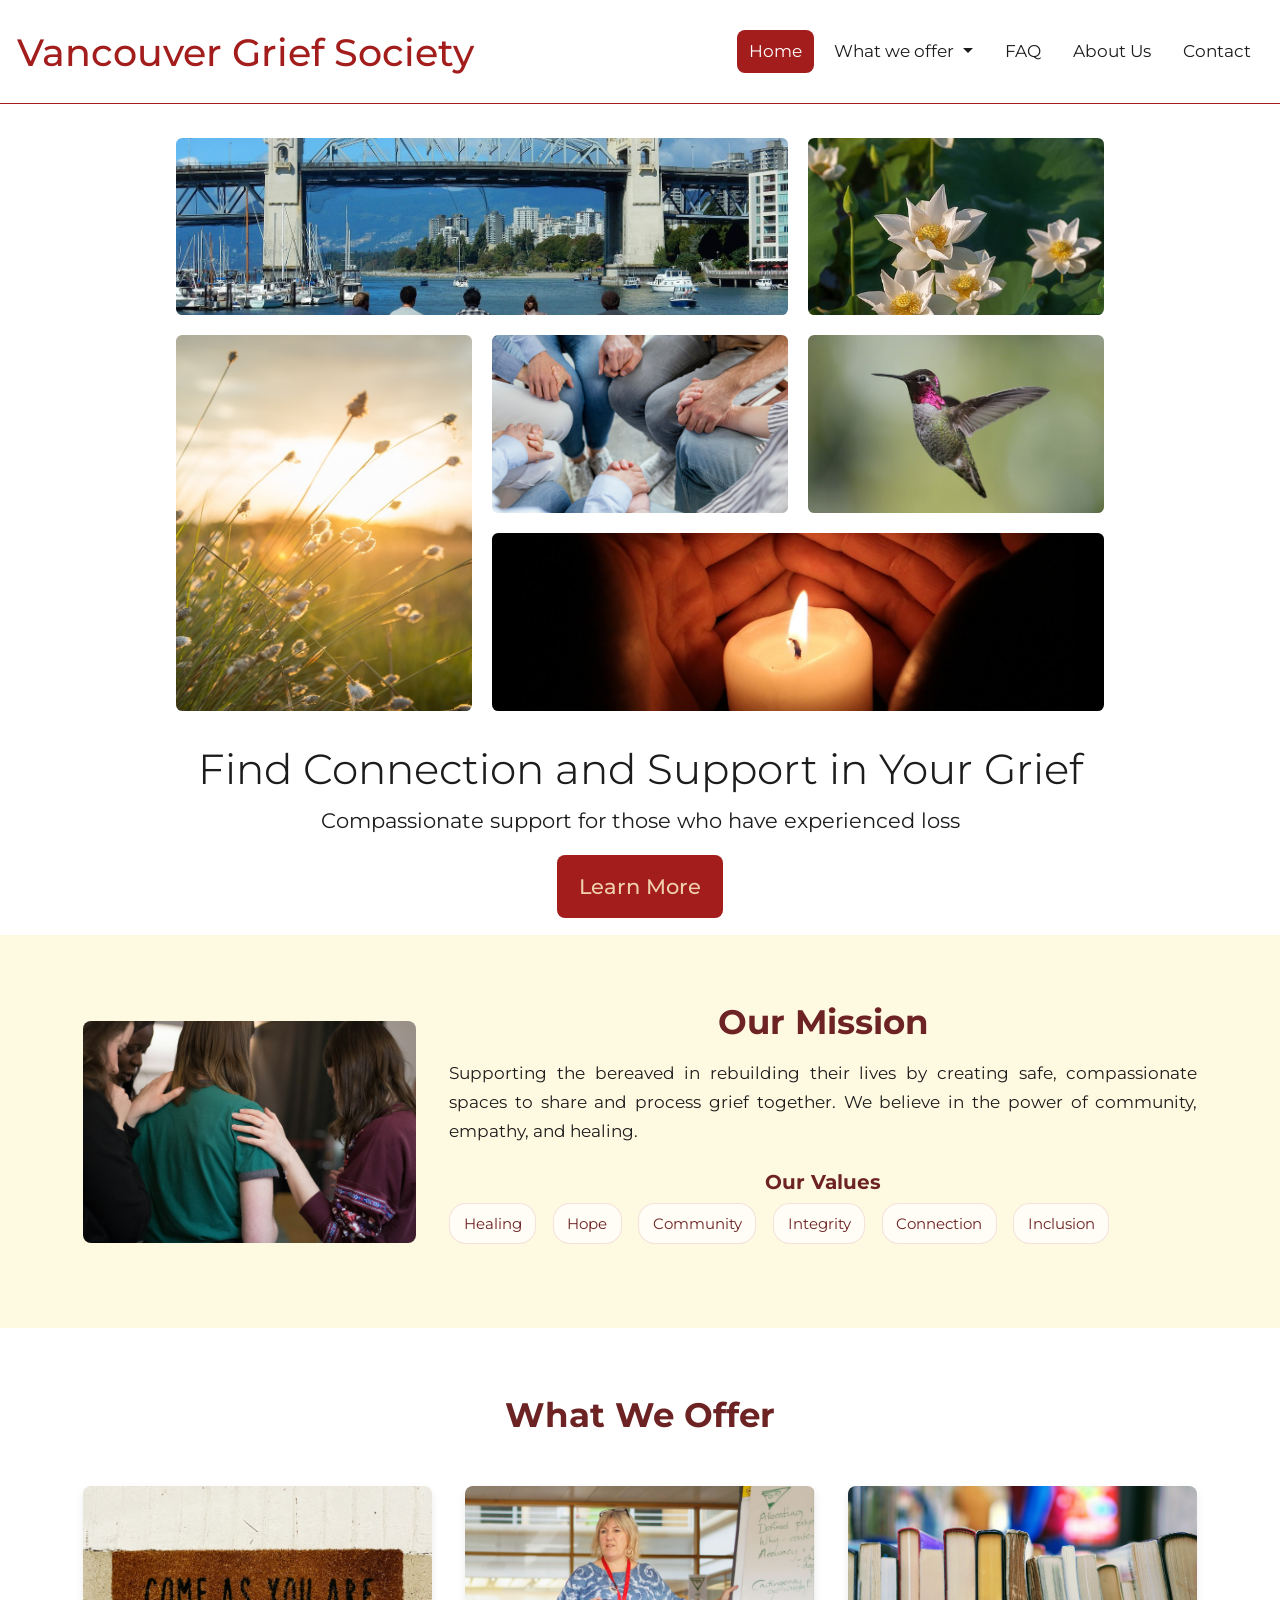
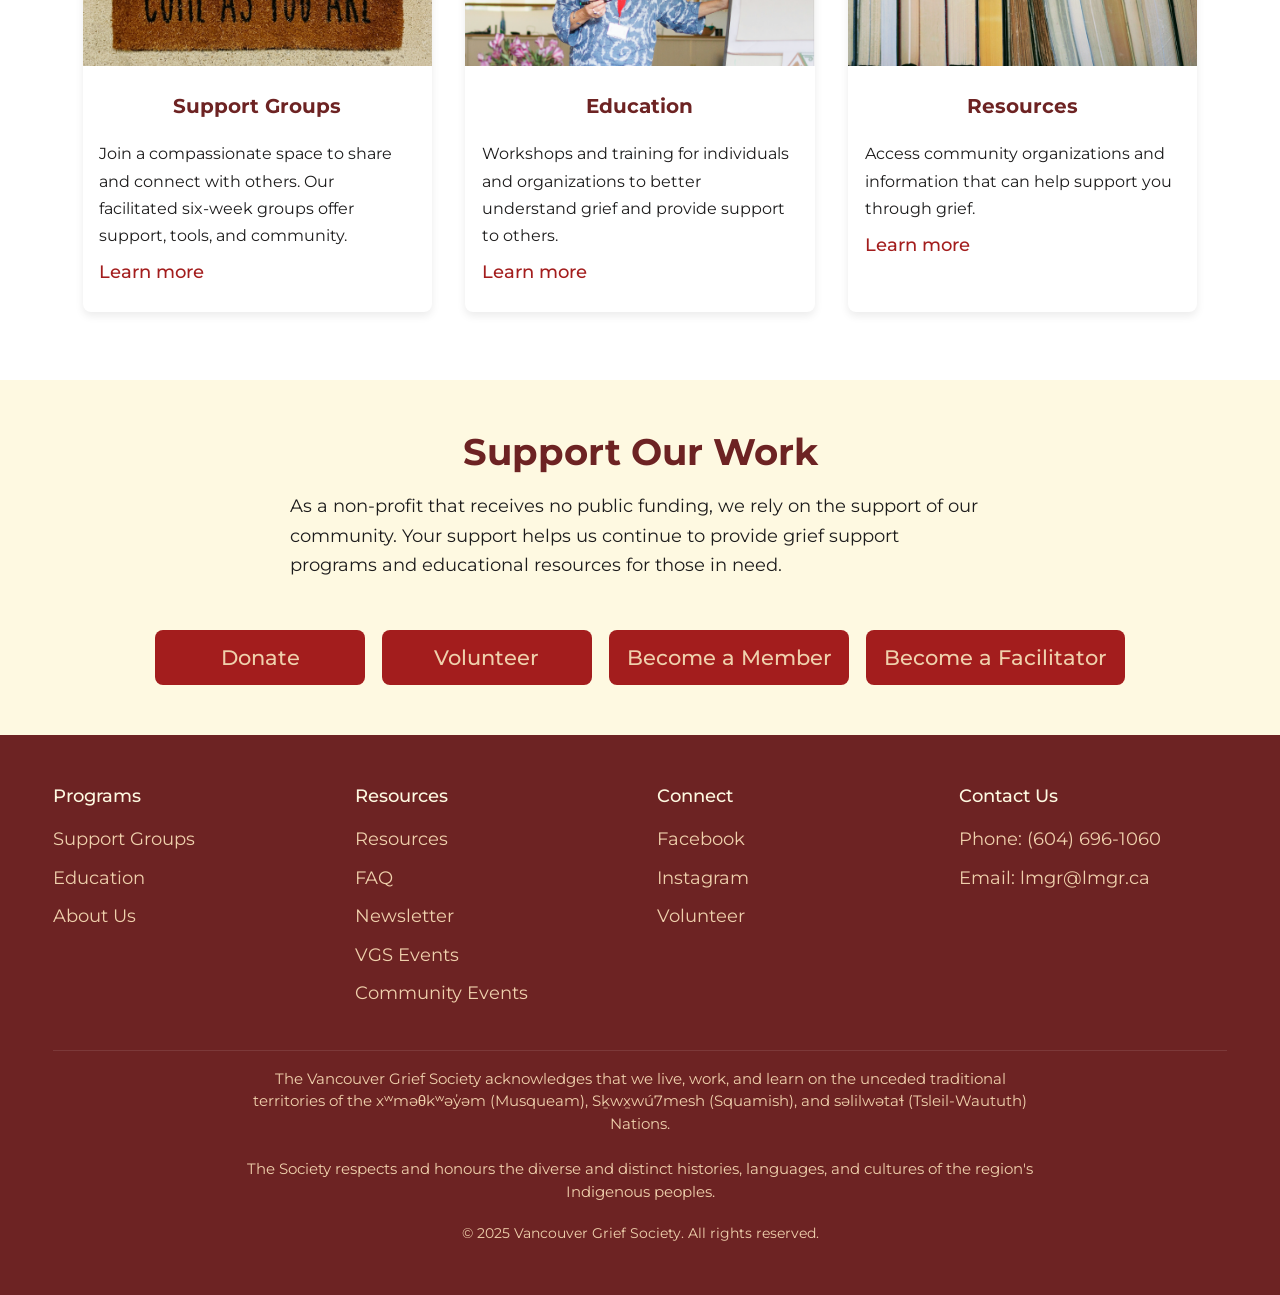
==== commit da36ade8: "navbar adjustments;2;13~" ====
--- a/index.html
+++ b/index.html
@@ -23,7 +23,7 @@
 
 <body>
     <header class="site-header">
-        <nav class="navbar navbar-expand-xxl">
+        <nav class="navbar navbar-expand-tablet">
             <div class="container">
                 <a class="navbar-brand" href="index.html">Vancouver Grief Society</a>
                 <button class="navbar-toggler" type="button" data-bs-toggle="collapse" data-bs-target="#navbarNav"
@@ -163,7 +163,7 @@
                 <a href="https://forms.gle/PBLocq9SE84tPvTj7">Donate</a>
                 <a href="https://forms.gle/aaV5SkNqMmpXe4eQ7">Volunteer</a>
                 <a href="mailto:lmgr@lmgr.ca?subject=Membership%20Inquiry">Become a Member</a>
-                <a href="faq.html#become-a-facilitator">Become a Facilitator</a>
+                <a href="faq.html?highlight=become-a-facilitator">Become a Facilitator</a>
             </div>
         </div>
     </section>
--- a/navbar.css
+++ b/navbar.css
@@ -19,8 +19,8 @@
 
 .navbar-brand {
     color: var(--primary-color);
-    font-weight: 400;
-    font-size: 2rem;
+    font-weight: 500;
+    font-size: 2.25rem;
     text-decoration: none;
     display: flex;
     flex-direction: row;
@@ -81,9 +81,33 @@
 }
 
 /* Responsive adjustments */
-@media (max-width: 991.98px) {
+@media (min-width: 1024px) {
+    .navbar-expand-tablet {
+        flex-wrap: nowrap;
+        justify-content: flex-start;
+    }
+
+    .navbar-expand-tablet .navbar-nav {
+        flex-direction: row;
+    }
+
+    .navbar-expand-tablet .navbar-nav .dropdown-menu {
+        position: absolute;
+    }
+
+    .navbar-expand-tablet .navbar-collapse {
+        display: flex !important;
+        flex-basis: auto;
+    }
+
+    .navbar-expand-tablet .navbar-toggler {
+        display: none;
+    }
+}
+
+@media (max-width: 1023px) {
     .navbar-brand {
-        font-size: 1.45rem;
+        font-size: 1.75rem;
     }
 
     .navbar-collapse {
--- a/hero.css
+++ b/hero.css
@@ -1,33 +1,33 @@
 .hero-grid {
-  display: grid;
-  grid-template-columns: repeat(3, 1fr);
-  gap: 20px;
-  max-width: 105vh;
-  /* Increased from 70vh to 90vh */
-  aspect-ratio: 1.65;
-  /* Changed from 1 to make it slightly wider */
+    display: grid;
+    grid-template-columns: repeat(3, 1fr);
+    gap: 20px;
+    max-width: 105vh;
+    /* Increased from 70vh to 90vh */
+    aspect-ratio: 1.65;
+    /* Changed from 1 to make it slightly wider */
 }
 
 .grid-item {
-  position: relative;
-  overflow: hidden;
+    position: relative;
+    overflow: hidden;
 }
 
 .grid-item img {
-  width: 100%;
-  height: 100%;
-  object-fit: cover;
-  display: block;
-  border-radius: 0.375rem;
-  /* matches the "rounded" property of bootstrap*/
+    width: 100%;
+    height: 100%;
+    object-fit: cover;
+    display: block;
+    border-radius: 0.375rem;
+    /* matches the "rounded" property of bootstrap*/
 }
 
 .grid-item.wide {
-  grid-column: span 2;
+    grid-column: span 2;
 }
 
 .grid-item.tall {
-  grid-row: span 2;
+    grid-row: span 2;
 }
 
 .center-content {
@@ -41,10 +41,10 @@
 }
 
 .hero-text h1 {
-  font-weight: 400;
-  font-size: 2.7rem;
-  margin-top: 1rem;
-  font-size: 2.5rem;
+    font-weight: 350;
+    font-size: 2.5rem;
+    margin-top: 1rem;
+    font-size: 2.5rem;
 }
 
 .hero-text p {
@@ -53,43 +53,51 @@
 }
 
 .btn-hero {
-  display: inline-block;
-  padding: 0.75rem 1.25rem;
-  background-color: var(--primary-color);
-  color: var(--light-text);
-  text-decoration: none;
-  border-radius: 8px;
-  font-weight: 500;
-  border: 1px solid transparent;
-  font-size: 1.25rem;
-  transition:
-    background-color 0.2s ease,
-    border-color 0.2s ease,
-    color 0.2s ease,
-    border-radius 150ms ease;
+    display: inline-block;
+    padding: 0.75rem 1.25rem;
+    background-color: var(--primary-color);
+    color: var(--light-text);
+    text-decoration: none;
+    border-radius: 8px;
+    font-weight: 500;
+    border: 1px solid transparent;
+    font-size: 1.25rem;
+    transition:
+        background-color 0.2s ease,
+        border-color 0.2s ease,
+        color 0.2s ease,
+        border-radius 150ms ease;
 }
 
 .btn-hero:hover {
-  border-radius: 16px;
-  background-color: transparent;
-  border-color: var(--primary-color);
-  color: var(--primary-color);
+    border-radius: 16px;
+    background-color: transparent;
+    border-color: var(--primary-color);
+    color: var(--primary-color);
 }
 
-/* Responsive: stack into 1-column grid on extra small screens */
-@media (max-width: 540px) {
-  .hero-grid {
-    grid-template-columns: 1fr;
-    grid-auto-rows: auto;
-  }
+/* Responsive: stack into 1-column grid below tablet width */
+@media (max-width: 1023px) {
+    .hero-grid {
+        grid-template-columns: 1fr;
+        grid-auto-rows: auto;
+    }
 
-  .grid-item.wide,
-  .grid-item.tall {
-    grid-column: span 1;
-    grid-row: span 1;
-  }
+    .grid-item.wide,
+    .grid-item.tall {
+        grid-column: span 1;
+        grid-row: span 1;
+    }
 
-  .hero-grid .grid-item:not(.keep) {
-    display: none;
-  }
+    .hero-grid .grid-item:not(.keep) {
+        display: none;
+    }
+
+    .hero-text h1 {
+        font-size: 1.65rem;
+    }
+
+    .hero-text p {
+        font-size: 1.15rem;
+    }
 }
--- a/mission.css
+++ b/mission.css
@@ -71,7 +71,7 @@
     background-color: rgba(255, 255, 255, 0.7);
 }
 /* Responsive */
-@media (max-width: 768px) {
+@media (max-width: 1023px) {
     .mission-container {
         flex-direction: column;
     }
--- a/generalSection.css
+++ b/generalSection.css
@@ -30,8 +30,9 @@
     line-height: 1.6;
 }
 
-.remove-margin {
-    margin: 0;
+.remove-vertical-margin {
+    margin-top: 0;
+    margin-bottom: 0;
 }
 
 .add-margin {
@@ -136,7 +137,34 @@
     justify-content: flex-start;
 }
 
-@media (max-width: 767.98px) {
+#grief-education-workshop .container {
+    align-items: center;
+}
+
+#grief-education-workshop p {
+    margin: 0 auto 1.5rem;
+    text-align: center;
+}
+
+#grief-education-workshop ul {
+    margin: 0 auto 2rem;
+}
+
+#grief-education-workshop .links {
+    justify-content: center;
+}
+
+@media (max-width: 1023px) {
+    .support-our-work .links {
+        flex-direction: column;
+        align-items: center;
+    }
+
+    .support-our-work .links a,
+    .support-our-work .links a:visited {
+        width: min(100%, 20rem);
+    }
+
     .content-section h2 {
         text-align: center;
     }
--- a/footer.css
+++ b/footer.css
@@ -21,6 +21,7 @@
     margin-bottom: 1rem;
     font-size: 1.1rem;
     color: var(--secondary-color);
+    text-align: left;
 }
 
 .footer-column ul {
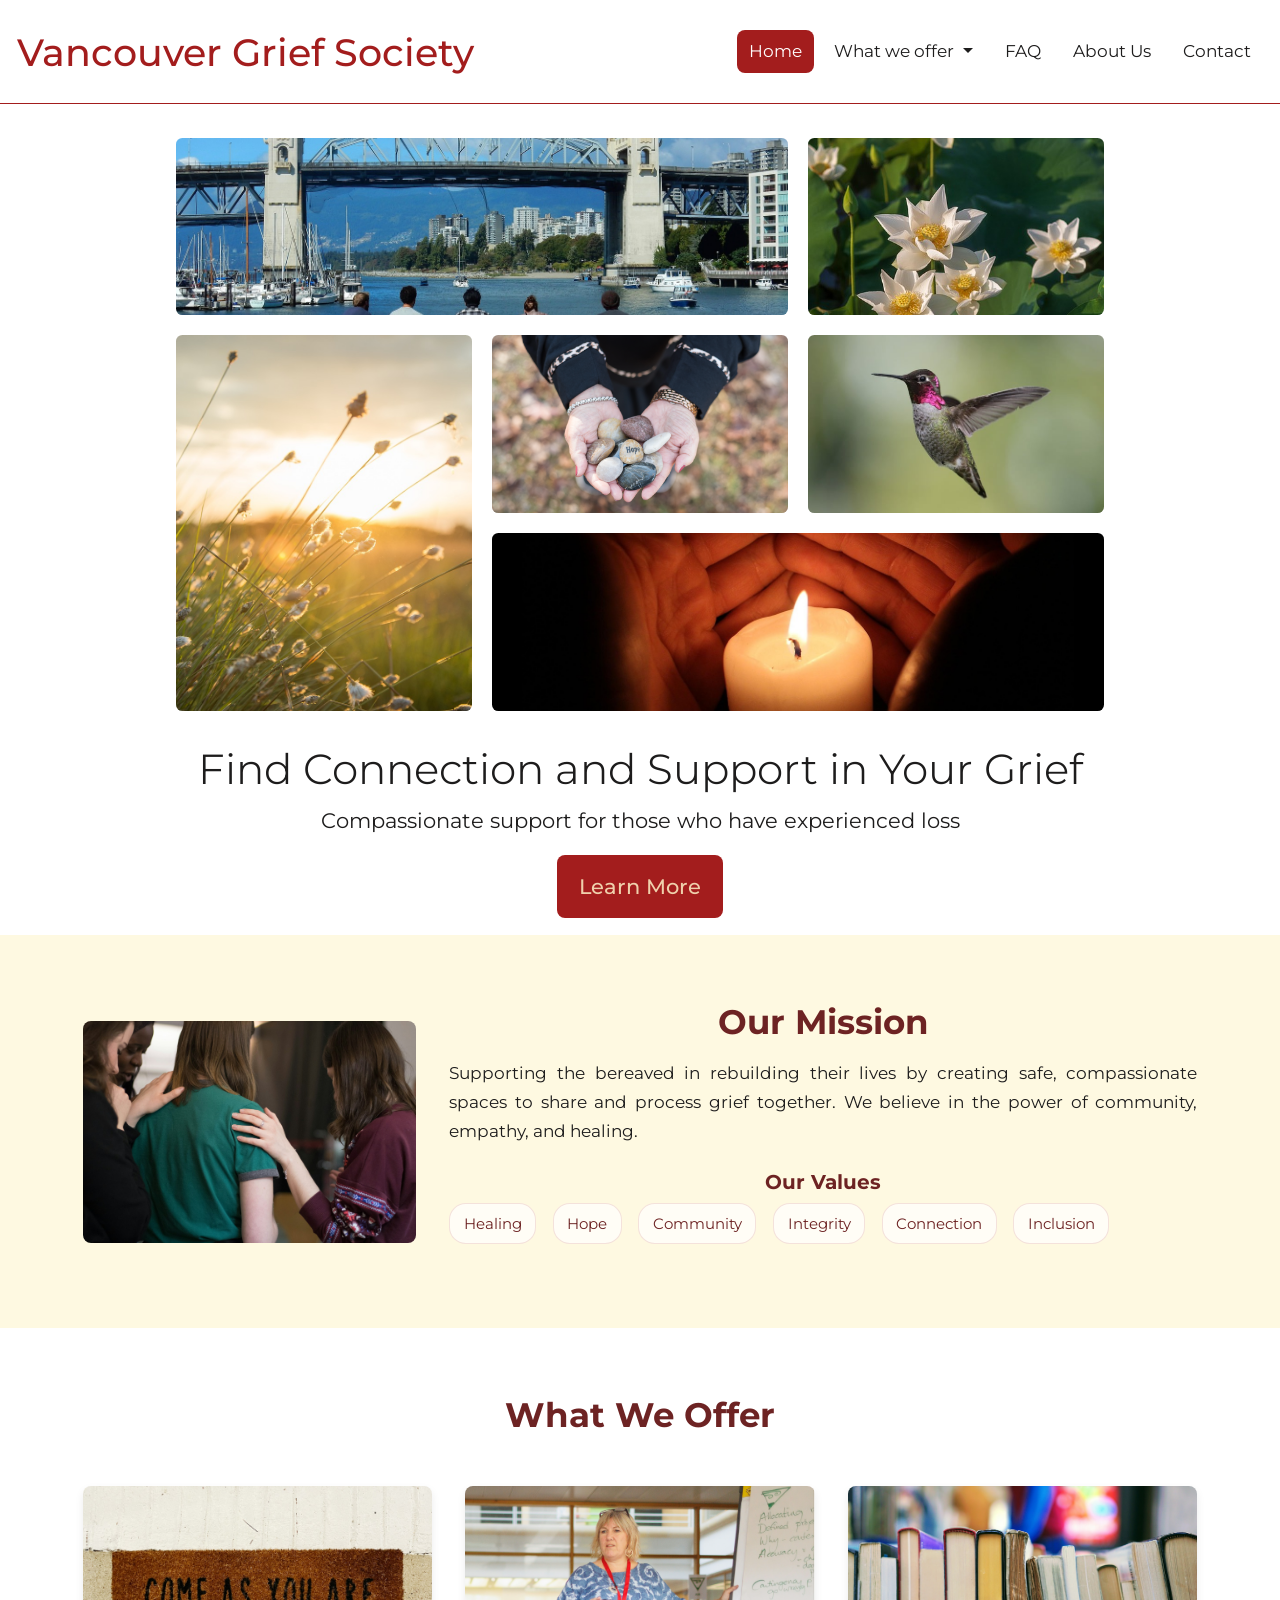
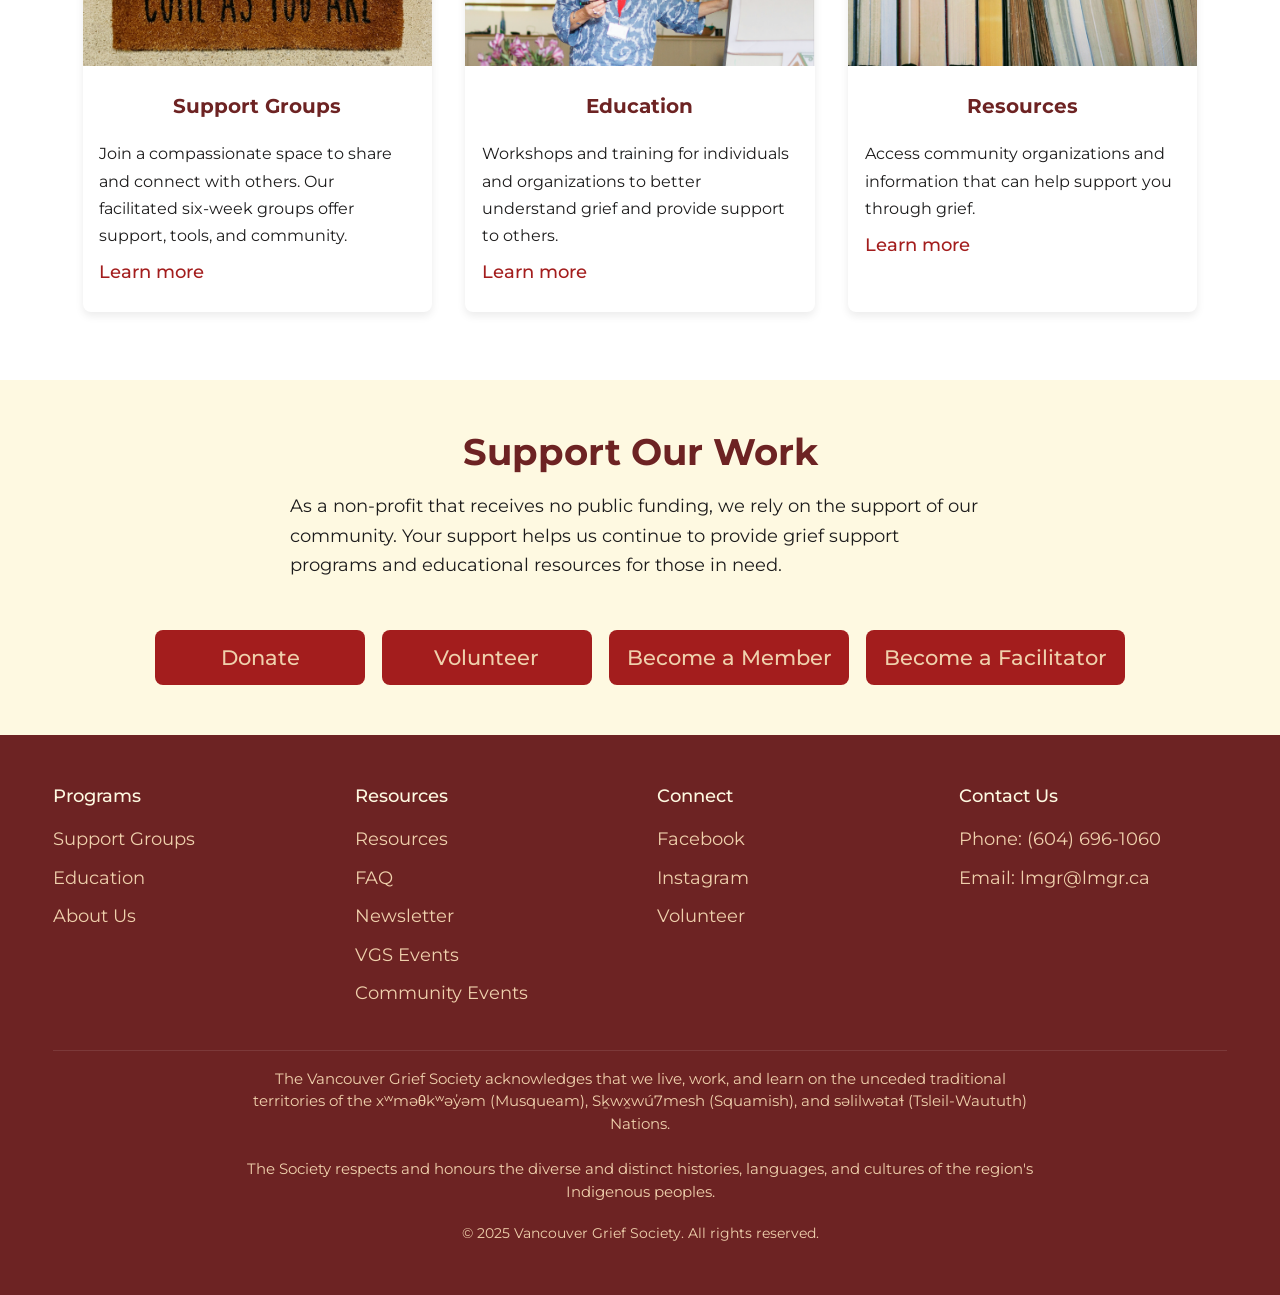
==== commit 3a490796: "hands with pebbles" ====
--- a/index.html
+++ b/index.html
@@ -71,7 +71,7 @@
                 <img src="images/hero/image_3.png" alt="Workshop">
             </div>
             <div class="grid-item">
-                <img src="images/hero/close-up-people-holding-hands.jpg" alt="Nature walk">
+                <img src="images/hero/Hands-with-pebbles.png" alt="Nature walk">
             </div>
             <div class="grid-item">
                 <img src="images/hero/image_7.jpg" alt="Candles">
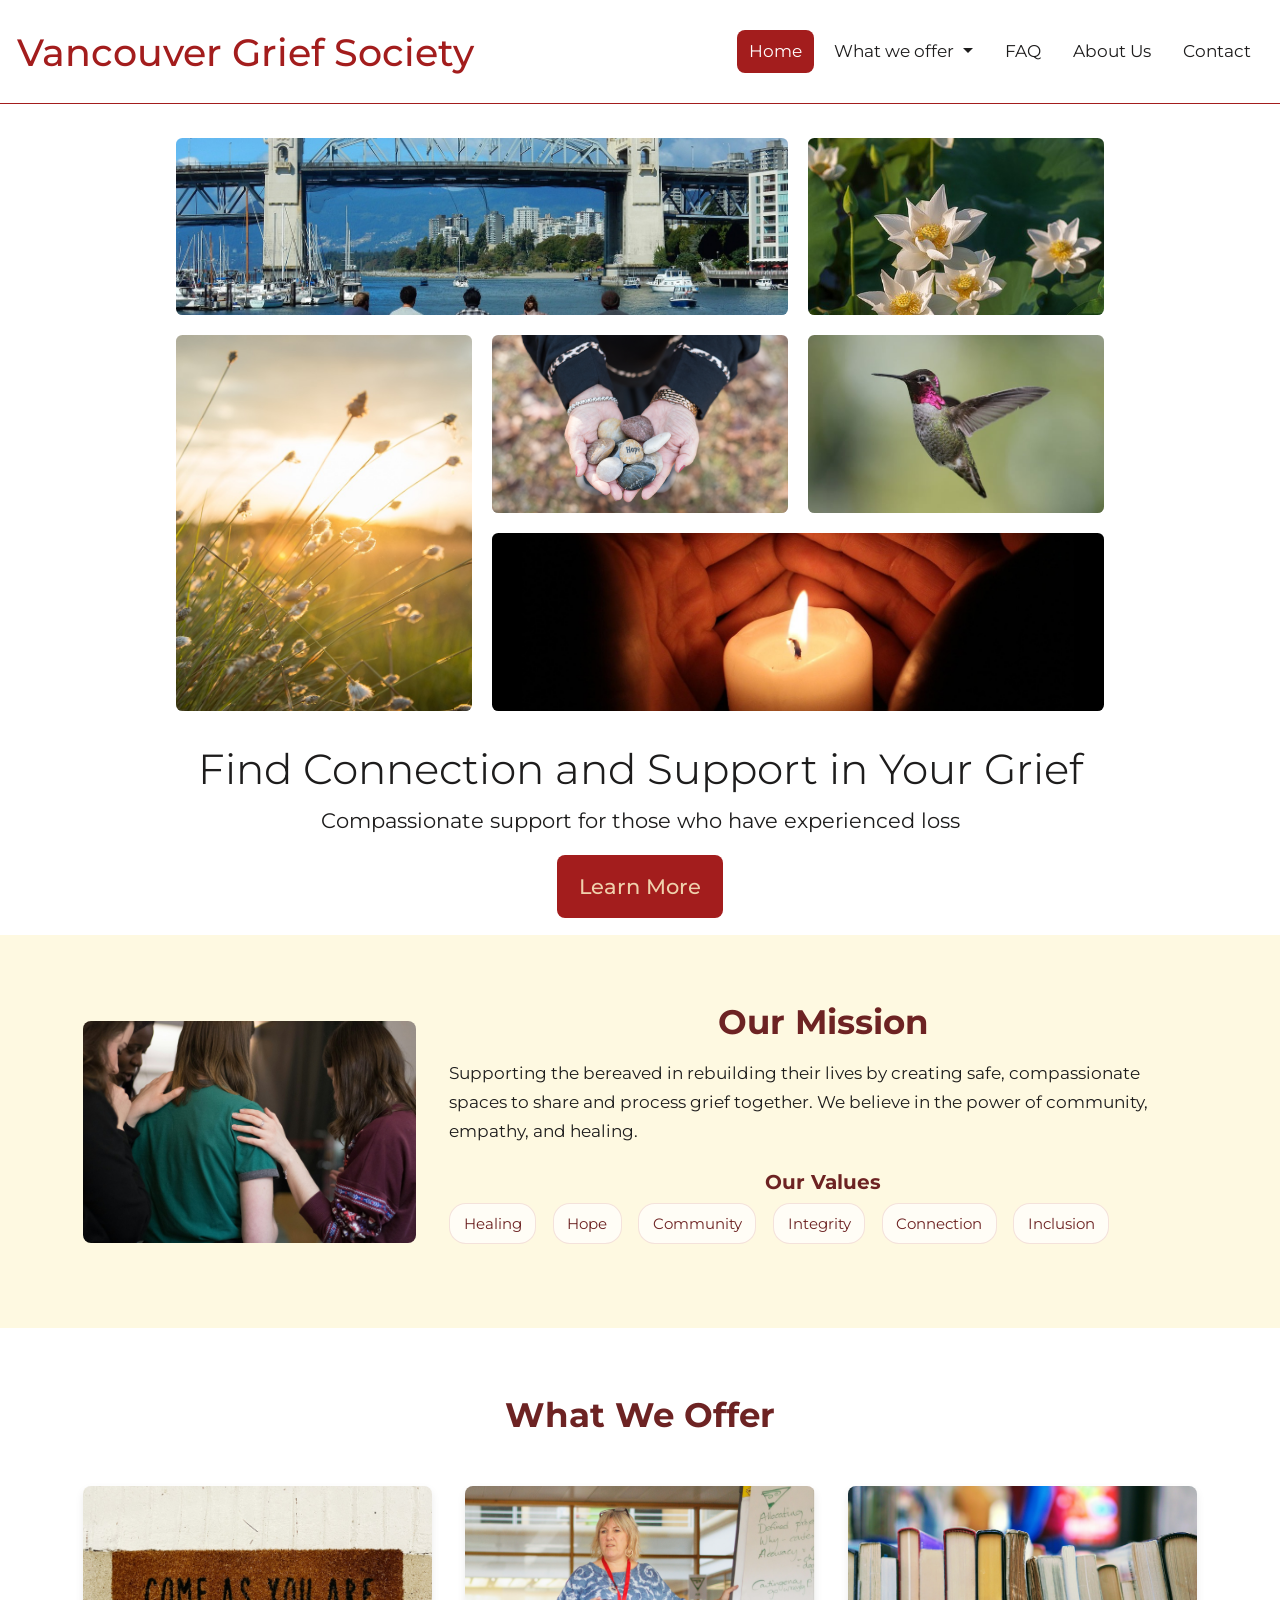
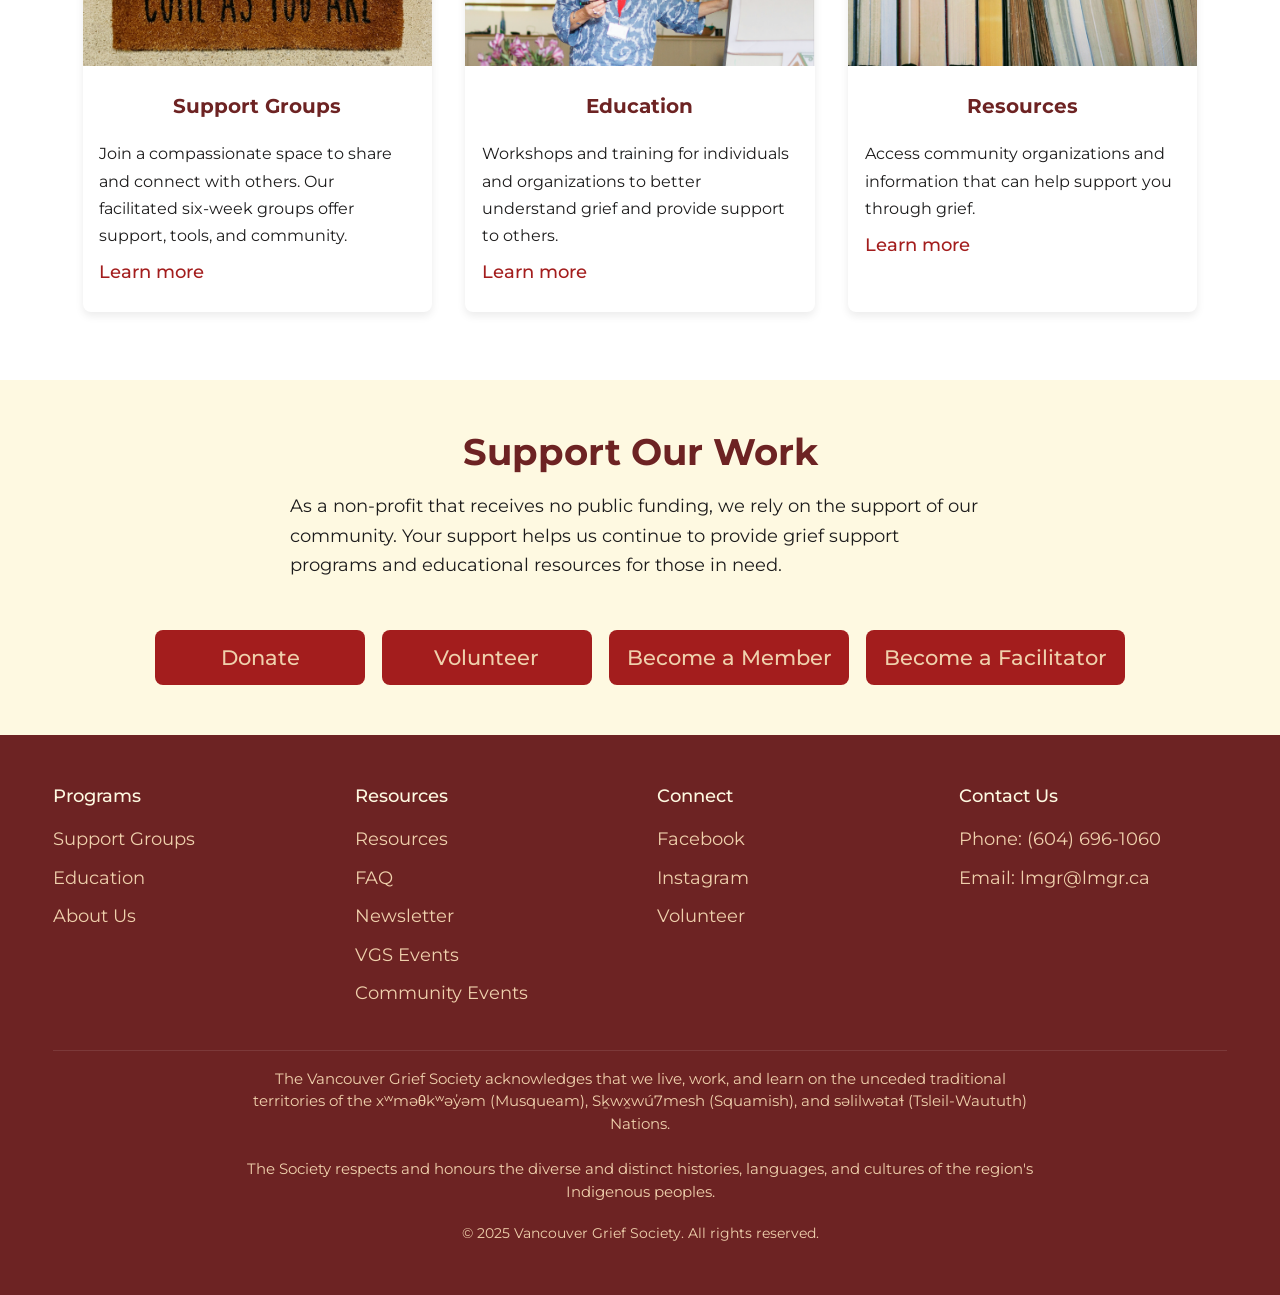
==== commit 36376ca2: "Embed Google membership form" ====
--- a/index.html
+++ b/index.html
@@ -162,7 +162,7 @@
             <div class="links">
                 <a href="https://forms.gle/PBLocq9SE84tPvTj7">Donate</a>
                 <a href="https://forms.gle/aaV5SkNqMmpXe4eQ7">Volunteer</a>
-                <a href="mailto:lmgr@lmgr.ca?subject=Membership%20Inquiry">Become a Member</a>
+                <a href="membership.html">Become a Member</a>
                 <a href="faq.html?highlight=become-a-facilitator">Become a Facilitator</a>
             </div>
         </div>
--- a/mission.css
+++ b/mission.css
@@ -39,7 +39,7 @@
     font-size: 1rem;
     margin-bottom: 1.5rem;
     color: var(--text-color);
-    text-align: justify;
+    text-align: left;
 }
 
 .mission-content h3 {
--- a/generalSection.css
+++ b/generalSection.css
@@ -36,8 +36,12 @@
 }
 
 .add-margin {
-    margin-top: 1 rem;
-    margin-bottom: 1 rem;
+    margin-top: 0;
+    margin-bottom: 1.5rem;
+}
+
+.general-section .container.remove-vertical-margin p {
+    margin-bottom: 1.5rem;
 }
 
 .general-section a,
@@ -106,7 +110,7 @@
 
 .education-overview.content-section p {
     margin: 0 auto 1.5rem;
-    text-align: center;
+    text-align: left;
 }
 
 .education-overview.content-section .links {
@@ -118,13 +122,14 @@
 }
 
 .content-section h2 {
+    font-size: 1.8rem;
     text-align: center;
 }
 
 .content-section p {
     max-width: 900px;
     margin: 0 0 1.5rem;
-    text-align: justify;
+    text-align: left;
 }
 
 .content-section ul {
@@ -143,7 +148,7 @@
 
 #grief-education-workshop p {
     margin: 0 auto 1.5rem;
-    text-align: center;
+    text-align: left;
 }
 
 #grief-education-workshop ul {
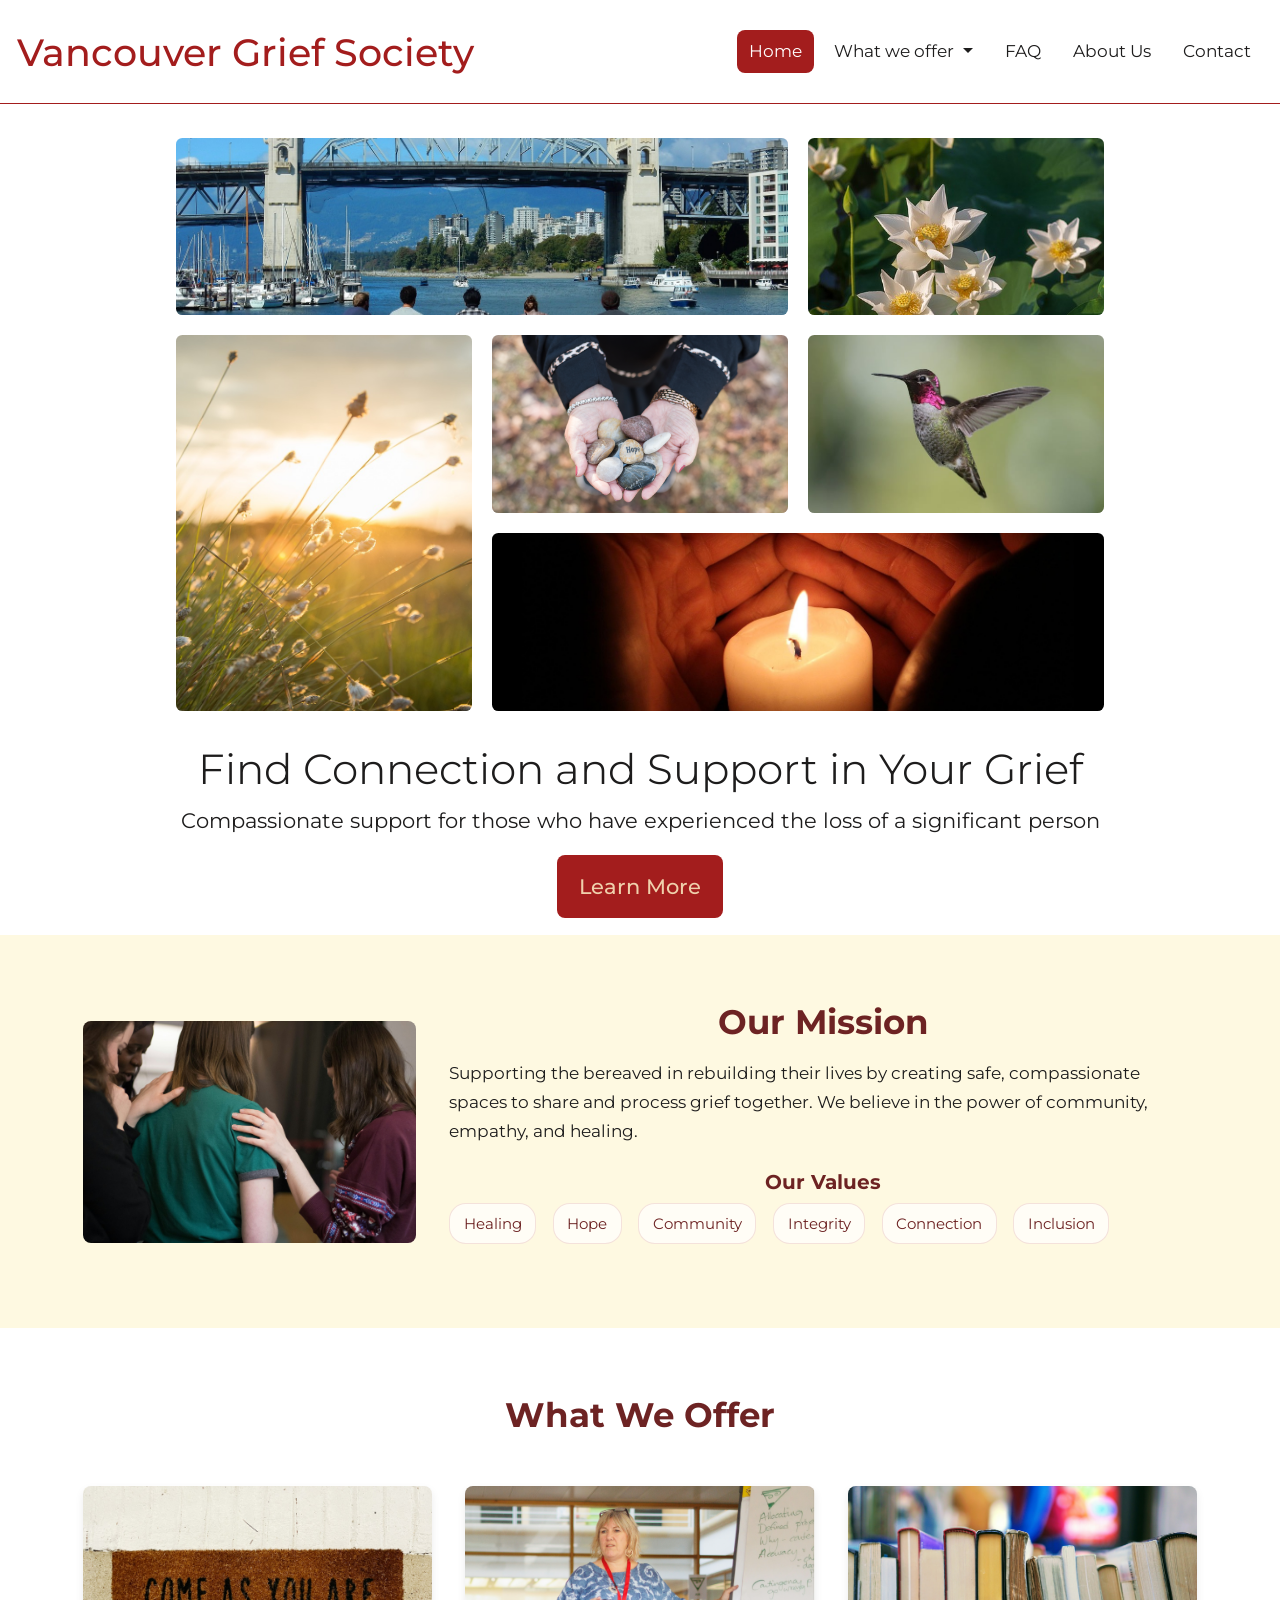
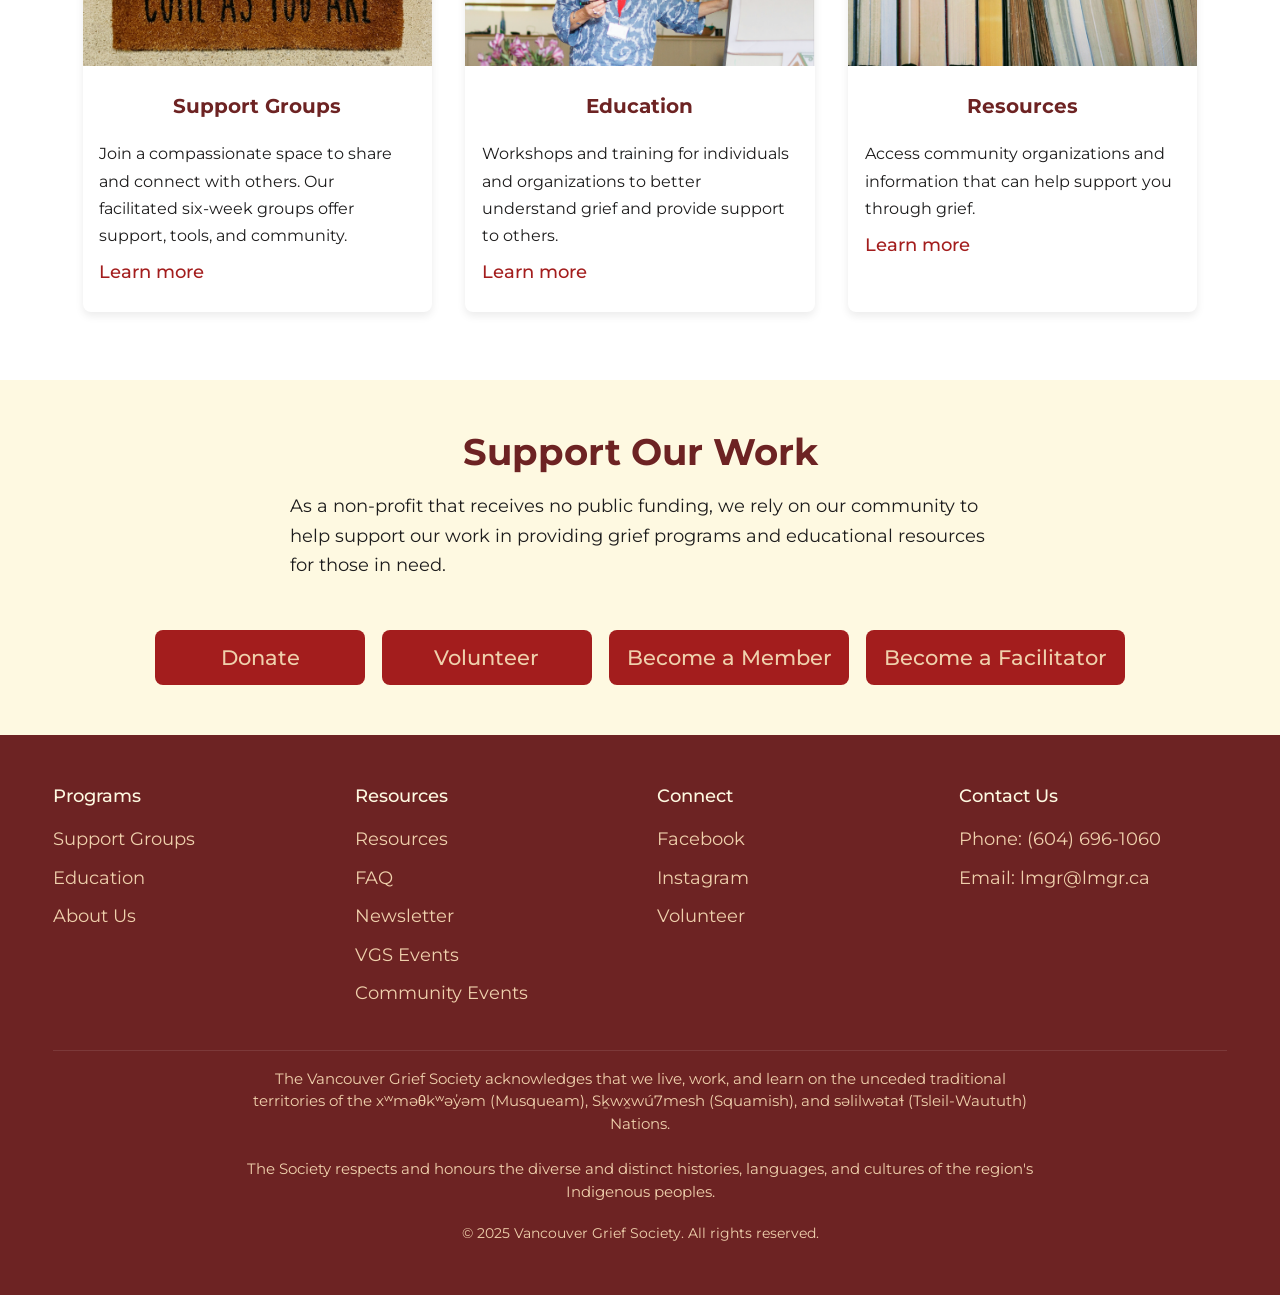
==== commit 49d770b5: "changes" ====
--- a/index.html
+++ b/index.html
@@ -83,7 +83,7 @@
         <div class="center-content">
             <div class="hero-text">
                 <h1>Find Connection and Support in Your Grief</h1>
-                <p>Compassionate support for those who have experienced loss</p>
+                <p>Compassionate support for those who have experienced the loss of a significant person</p>
                 <a href="supportGroups.html" class="btn-hero">Learn More</a>
             </div>
         </div>
@@ -155,13 +155,12 @@
         <div class="container">
             <h2>Support Our Work</h2>
             <p>
-                As a non-profit that receives no public funding, we rely on the support of our community. Your support
-                helps us
-                continue to provide grief support programs and educational resources for those in need.
+                As a non-profit that receives no public funding, we rely on our community to help support our work in
+                providing grief programs and educational resources for those in need.
             </p>
             <div class="links">
-                <a href="https://forms.gle/PBLocq9SE84tPvTj7">Donate</a>
-                <a href="https://forms.gle/aaV5SkNqMmpXe4eQ7">Volunteer</a>
+                <a href="faq.html?highlight=donate">Donate</a>
+                <a href="faq.html?highlight=volunteer">Volunteer</a>
                 <a href="membership.html">Become a Member</a>
                 <a href="faq.html?highlight=become-a-facilitator">Become a Facilitator</a>
             </div>
@@ -196,7 +195,7 @@
                     <ul>
                         <li><a href="#">Facebook</a></li>
                         <li><a href="#">Instagram</a></li>
-                        <li><a href="https://forms.gle/aaV5SkNqMmpXe4eQ7">Volunteer</a></li>
+                        <li><a href="faq.html?highlight=volunteer">Volunteer</a></li>
                     </ul>
                 </div>
 
